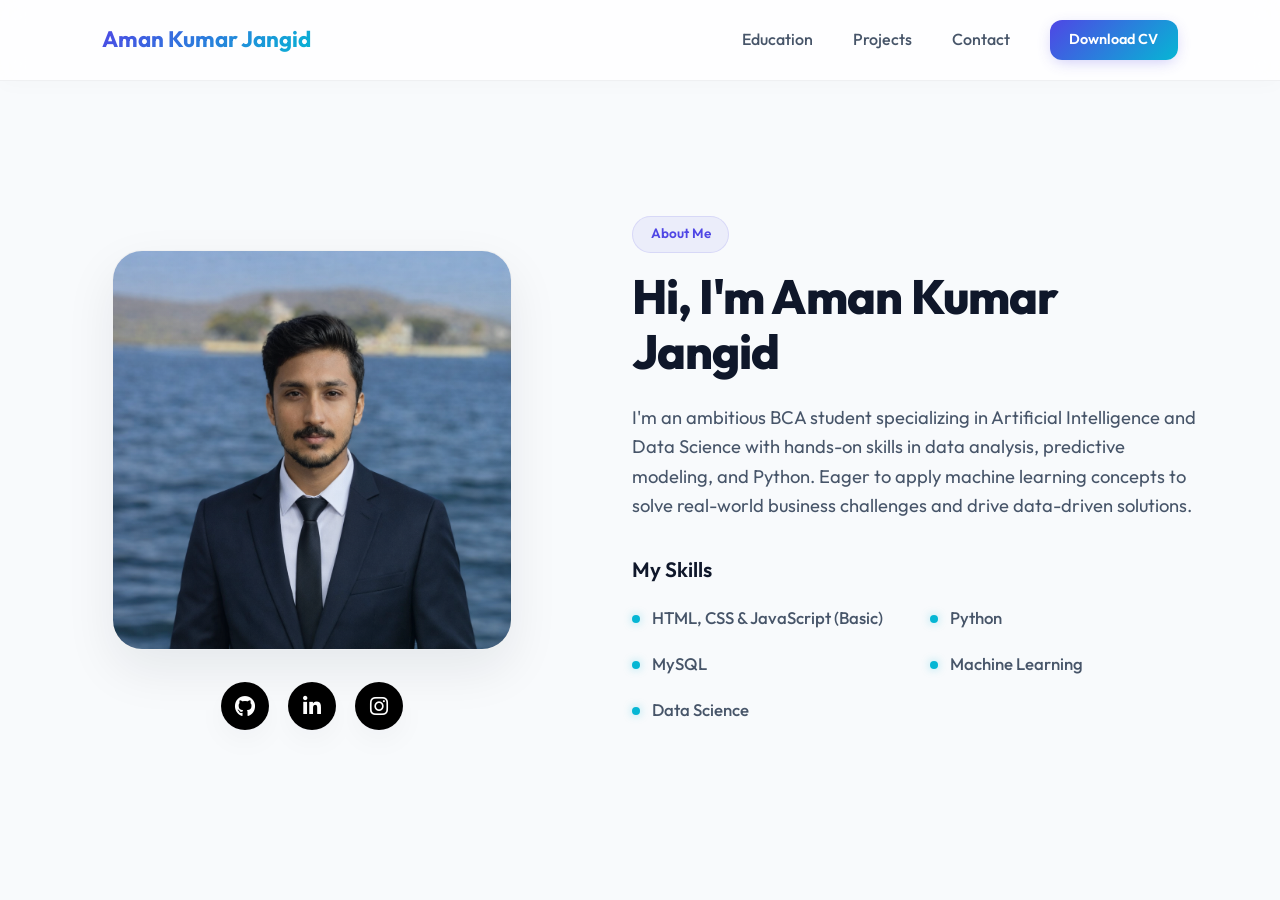
==== index.html @ d341d652 "Update index.html" ====
<!DOCTYPE html>
<html lang="en">
<head>
    <meta charset="UTF-8">
    <meta name="viewport" content="width=device-width, initial-scale=1.0">
    <title>Aman Kumar Jangid</title>
    <link rel="icon" type="image/png" href="aman.jpeg">
    <!-- Google Fonts -->
    <link rel="preconnect" href="https://fonts.googleapis.com">
    <link rel="preconnect" href="https://fonts.gstatic.com" crossorigin>
    <link href="https://fonts.googleapis.com/css2?family=Outfit:wght@300;400;500;600;700;800&display=swap" rel="stylesheet">
    <!-- Font Awesome -->
    <link rel="stylesheet" href="https://cdnjs.cloudflare.com/ajax/libs/font-awesome/6.4.0/css/all.min.css">
    <link rel="stylesheet" href="style.css">
</head>
<body>
    <!-- Background Video -->
    <!-- <div class="video-bg-container">
        <video autoplay loop muted playsinline class="video-bg">
            <source src="3d.mp4" type="video/mp4">
        </video>
        <div class="video-bg-overlay"></div>
    </div> -->
    <div class="video-bg-container">
        <video autoplay loop muted playsinline class="video-bg">
            <source src="3d.mp4" type="video/mp4">
        </video>
        <div class="video-bg-overlay"></div>
    </div>
    <header class="header">
        <a href="index.html" class="logo">Aman Kumar Jangid</a>
        <nav class="nav">
            <a href="education.html" class="nav-link">Education</a>
            <a href="project.html" class="nav-link">Projects</a>
            <a href="contact.html" class="nav-link">Contact</a>
            <a href="cv_aman.pdf" download="Aman_Kumar_Jangid_CV.pdf" class="btn-cv">Download CV</a>
        </nav>
    </header>

    <main class="container">
        <!-- About Section -->
        <section id="about" class="about-section">
            <div class="about-container">
                <div class="about-left-column">
                    <div class="about-image-wrapper">
                        <img src="aman.jpeg" alt="Aman Kumar Jangid" class="about-image">
                    </div>
                    <div class="social-links ">
                        <a href="https://github.com/aman977222" class="social-icon " aria-label="GitHub"><i class="fab fa-github"></i></a>
                        <a href="https://www.linkedin.com/in/aman-kumar-jangid/" class="social-icon" aria-label="LinkedIn"><i class="fab fa-linkedin-in"></i></a>
                        <a href="https://www.instagram.com/offical_aman1279/" class="social-icon" aria-label="Instagram"><i class="fab fa-instagram"></i></a>
                    </div>
                    
                </div>
                <div class="about-content">
                    <span class="badge">About Me</span>
                    <h1 class="about-title">Hi, I'm Aman Kumar Jangid</h1>
                    <p class="about-description">
                        I'm an ambitious BCA student specializing in Artificial Intelligence and Data Science with hands-on skills in data analysis, predictive modeling, and Python. Eager to apply machine learning concepts to solve real-world business challenges and drive data-driven solutions.
                    </p>

                    <div class="skills-wrapper">
                        <h3>My Skills</h3>
                        <ul class="skills-list">
                            <li><span class="skill-dot"></span> HTML, CSS & JavaScript (Basic)</li>
                            <li><span class="skill-dot"></span> Python</li>
                            <li><span class="skill-dot"></span> MySQL</li>
                            <li><span class="skill-dot"></span> Machine Learning</li>
                            <li><span class="skill-dot"></span> Data Science</li>
                        </ul>
                    </div>
                    </section>

    <!-- Scroll Spy & Active Nav Link Script -->
    <script>
        document.addEventListener("DOMContentLoaded", () => {
            const sections = document.querySelectorAll("section");
            const navLinks = document.querySelectorAll(".nav-link");

            window.addEventListener("scroll", () => {
                let current = "";
                sections.forEach(section => {
                    const sectionTop = section.offsetTop;
                    const sectionHeight = section.clientHeight;
                    if (pageYOffset >= (sectionTop - 150)) {
                        current = section.getAttribute("id");
                    }
                });

                navLinks.forEach(link => {
                    link.classList.remove("active");
                    const href = link.getAttribute("href");
                    if (href === `#${current}` || href === `index.html#${current}`) {
                        link.classList.add("active");
                    }
                });
            });
        });
    </script>
</body>
</html>
---- style.css ----
/* Core Design Tokens and Reset */
:root {
    --bg-primary: #f8fafc;
    --bg-secondary: #ffffff;
    --text-primary: #0f172a;
    --text-secondary: #475569;
    --accent-indigo: #4f46e5;
    --primary-color: var(--accent-indigo);
    --accent-cyan: #06b6d4;
    --gradient-accent: linear-gradient(135deg, var(--accent-indigo), var(--accent-cyan));
    --glass-bg: rgba(255, 255, 255, 0.8);
    --glass-border: rgba(15, 23, 42, 0.06);
    --card-shadow: 0 10px 30px rgba(15, 23, 42, 0.04);
    --card-shadow-hover: 0 20px 40px rgba(15, 23, 42, 0.08);
    --font-sans: 'Outfit', sans-serif;
    --transition-smooth: all 0.3s cubic-bezier(0.4, 0, 0.2, 1);
}

* {
    margin: 0;
    padding: 0;
    box-sizing: border-box;
}

html {
    scroll-behavior: smooth;
}

body {
    background-color: var(--bg-primary);
    color: var(--text-primary);
    font-family: var(--font-sans);
    line-height: 1.6;
    overflow-x: hidden;
}

/* Header Styling (Glassmorphism & Sticky) */
.header {
    position: fixed;
    top: 0;
    left: 0;
    width: 100%;
    display: flex;
    justify-content: space-between;
    align-items: center;
    padding: 1.2rem 8%;
    background: var(--glass-bg);
    backdrop-filter: blur(12px);
    -webkit-backdrop-filter: blur(12px);
    border-bottom: 1px solid var(--glass-border);
    z-index: 1000;
    transition: var(--transition-smooth);
    box-shadow: 0 4px 20px rgba(0, 0, 0, 0.02);
}

.logo {
    font-size: 1.4rem;
    font-weight: 700;
    text-decoration: none;
    color: var(--text-primary);
    background: var(--gradient-accent);
    -webkit-background-clip: text;
    background-clip: text;
    -webkit-text-fill-color: transparent;
    transition: var(--transition-smooth);
}

.logo:hover {
    transform: translateY(-1px);
}

.nav {
    display: flex;
    gap: 2.5rem;
    align-items: center;
}

.nav-link {
    font-size: 1rem;
    font-weight: 500;
    color: var(--text-secondary);
    text-decoration: none;
    position: relative;
    padding: 0.5rem 0;
    transition: var(--transition-smooth);
}

.nav-link::after {
    content: '';
    position: absolute;
    bottom: 0;
    left: 0;
    width: 0;
    height: 2px;
    background: var(--gradient-accent);
    transition: var(--transition-smooth);
}

.nav-link:hover {
    color: var(--text-primary);
}

.nav-link.active {
    color: var(--text-primary);
}

.nav-link.active::after {
    width: 100%;
}

.nav-link:hover::after {
    width: 100%;
}

.btn-cv {
    display: inline-flex;
    align-items: center;
    justify-content: center;
    padding: 0.5rem 1.2rem;
    border-radius: 12px;
    font-size: 0.9rem;
    font-weight: 600;
    text-decoration: none;
    cursor: pointer;
    background: var(--gradient-accent);
    color: #ffffff !important;
    border: none;
    box-shadow: 0 4px 15px -3px rgba(79, 70, 229, 0.3);
    transition: var(--transition-smooth);
}

.btn-cv:hover {
    transform: translateY(-2px);
    box-shadow: 0 8px 20px -3px rgba(79, 70, 229, 0.5);
}

/* Main Container and Spacing between Sections */
.container {
    padding-top: 120px;
    max-width: 1200px;
    margin: 0 auto;
    padding-left: 2rem;
    padding-right: 2rem;
}

section {
    padding: 6rem 0;
    margin-bottom: 4rem; /* Spacing between sections */
    border-bottom: 1px solid rgba(0, 0, 0, 0.03);
}

section:last-of-type {
    border-bottom: none;
    margin-bottom: 2rem;
}

/* Generic Section Header styling */
.section-header {
    text-align: center;
    margin-bottom: 4rem;
}

.section-title {
    font-size: 2.5rem;
    font-weight: 800;
    color: var(--text-primary);
    margin-top: 0.5rem;
}

/* About Section */
.about-section {
    display: flex;
    align-items: center;
}

.about-container {
    display: grid;
    grid-template-columns: 1fr 1.2fr;
    gap: 5rem;
    align-items: center;
    width: 100%;
}

@media (max-width: 768px) {
    .about-container {
        grid-template-columns: 1fr;
        gap: 3rem;
        text-align: center;
    }
}

.about-left-column {
    display: flex;
    flex-direction: column;
    align-items: center;
    gap: 1.5rem;
}

.social-links {
    display: flex;
    justify-content: center;
    align-items: center;
    gap: 1.2rem;
    margin-top: 0.5rem;
}

.social-icon {
    display: inline-flex;
    justify-content: center;
    align-items: center;
    width: 48px;
    height: 48px;
    border-radius: 50%;
    background: var(--bg-secondary);
    background-color: black;
    color: white;
    border: 1px solid var(--glass-border);
    font-size: 1.3rem;
    text-decoration: none !important;
    box-shadow: var(--card-shadow);
    transition: var(--transition-smooth);
}

.social-icon:hover {
    color: white;
    background: var(--gradient-accent);
    transform: translateY(-4px);
    box-shadow: 0 10px 20px rgba(79, 70, 229, 0.2);
    border-color: transparent;
}

.about-image-wrapper {
    position: relative;
    border-radius: 30px;
    overflow: hidden;
    aspect-ratio: 1;
    background: var(--bg-secondary);
    border: 1px solid var(--glass-border);
    box-shadow: 0 20px 50px rgba(15, 23, 42, 0.08);
    max-width: 400px;
    margin: 0 auto;
}

.about-image-wrapper::before {
    content: '';
    position: absolute;
    inset: 0;
    background: var(--gradient-accent);
    opacity: 0.03;
    z-index: 1;
    transition: var(--transition-smooth);
}

.about-image {
    width: 100%;
    height: 100%;
    object-fit: cover;
    display: block;
    transition: var(--transition-smooth);
}

.about-image-wrapper:hover .about-image {
    transform: scale(1.05);
}

.badge {
    display: inline-block;
    padding: 0.4rem 1.1rem;
    border-radius: 50px;
    background: rgba(79, 70, 229, 0.07);
    color: var(--accent-indigo);
    font-size: 0.85rem;
    font-weight: 600;
    margin-bottom: 1rem;
    border: 1px solid rgba(79, 70, 229, 0.12);
}

.about-title {
    font-size: 3rem;
    font-weight: 800;
    margin-bottom: 1.5rem;
    line-height: 1.15;
    letter-spacing: -0.02em;
}

.about-description {
    color: var(--text-secondary);
    font-size: 1.15rem;
    margin-bottom: 2rem;
}

.skills-wrapper {
    margin-bottom: 2.5rem;
    text-align: left;
}

.skills-wrapper h3 {
    font-size: 1.3rem;
    font-weight: 600;
    margin-bottom: 1.2rem;
    color: var(--text-primary);
}

.skills-list {
    display: grid;
    grid-template-columns: repeat(2, 1fr);
    gap: 1.2rem;
    list-style: none;
}

@media (max-width: 480px) {
    .skills-list {
        grid-template-columns: 1fr;
    }
}

.skills-list li {
    display: flex;
    align-items: center;
    gap: 0.75rem;
    color: var(--text-secondary);
    font-weight: 500;
    font-size: 1.05rem;
}

.skills-list li:hover {
    color: var(--text-primary);
}

.skill-dot {
    width: 8px;
    height: 8px;
    border-radius: 50%;
    background: var(--accent-cyan);
    box-shadow: 0 0 10px rgba(6, 182, 212, 0.4);
}

/* Education Section Styling */
.education-wrapper {
    margin-bottom: 2.5rem;
    text-align: left;
}

.education-wrapper h3 {
    font-size: 1.3rem;
    font-weight: 600;
    margin-bottom: 1.2rem;
    color: var(--text-primary);
}

.education-list {
    display: flex;
    flex-direction: column;
    gap: 1.2rem;
}

.education-card {
    background: var(--bg-secondary);
    border: 1px solid var(--glass-border);
    border-radius: 16px;
    padding: 1.2rem 1.5rem;
    box-shadow: var(--card-shadow);
    transition: var(--transition-smooth);
    position: relative;
    overflow: hidden;
}

.education-card:hover {
    transform: translateY(-2px);
    box-shadow: var(--card-shadow-hover);
    border-color: rgba(79, 70, 229, 0.1);
}

.education-card::before {
    content: '';
    position: absolute;
    top: 0;
    left: 0;
    height: 100%;
    width: 4px;
    background: var(--gradient-accent);
}

.education-card-header {
    display: flex;
    flex-direction: column;
    align-items: flex-start;
    gap: 0.4rem;
}

.education-degree {
    font-size: 1.1rem;
    font-weight: 700;
    color: var(--text-primary);
}

.education-duration {
    font-size: 0.85rem;
    font-weight: 600;
    color: var(--accent-indigo);
    background: rgba(79, 70, 229, 0.06);
    padding: 0.3rem 0.75rem;
    border-radius: 20px;
    border: 1px solid rgba(79, 70, 229, 0.1);
    white-space: nowrap;
}

.education-school {
    font-size: 0.95rem;
    color: var(--text-secondary);
    font-weight: 500;
    margin-top: 0.4rem;
}

/* Button & Icon Styling */
.btn {
    display: inline-flex;
    align-items: center;
    justify-content: center;
    gap: 0.75rem;
    padding: 0.9rem 2.2rem;
    border-radius: 14px;
    font-size: 1rem;
    font-weight: 600;
    text-decoration: none;
    cursor: pointer;
    transition: var(--transition-smooth);
}

.btn-primary {
    background: var(--gradient-accent);
    color: #ffffff;
    border: none;
    box-shadow: 0 10px 25px -5px rgba(79, 70, 229, 0.3);
}

.btn-primary:hover {
    transform: translateY(-2px);
    box-shadow: 0 15px 30px -5px rgba(79, 70, 229, 0.45);
}

.btn-primary:active {
    transform: translateY(0);
}

.icon {
    width: 20px;
    height: 20px;
}

/* Projects Section Styling */
.projects-grid {
    display: grid;
    grid-template-columns: repeat(auto-fit, minmax(320px, 1fr));
    gap: 2rem;
    width: 100%;
}

.project-card {
    background-color: var(--bg-secondary);
    border-radius: 20px;
    border: 1px solid rgba(15, 23, 42, 0.05);
    box-shadow: var(--card-shadow);
    transition: var(--transition-smooth);
    overflow: hidden;
    display: flex;
    flex-direction: column;
}

.project-card:hover {
    transform: translateY(-6px);
    box-shadow: var(--card-shadow-hover);
    border-color: rgba(79, 70, 229, 0.1);
}

.project-image {
    width: 100%;
    aspect-ratio: 16 / 10;
    overflow: hidden;
    background-color: #f1f5f9;
    border-bottom: 1px solid rgba(15, 23, 42, 0.05);
}

.project-image img {
    width: 100%;
    height: 100%;
    object-fit: cover;
    transition: var(--transition-smooth);
}

.project-card:hover .project-image img {
    transform: scale(1.04);
}

.project-content {
    padding: 2.2rem;
    display: flex;
    flex-direction: column;
    flex-grow: 1;
}

.project-name {
    font-size: 1.4rem;
    font-weight: 700;
    margin-bottom: 0.75rem;
    color: var(--text-primary);
}

.project-desc {
    color: var(--text-secondary);
    font-size: 1rem;
    line-height: 1.6;
    margin-bottom: 2rem;
    flex-grow: 1;
}

.project-tech {
    display: flex;
    flex-wrap: wrap;
    gap: 0.6rem;
}

.tech-tag {
    font-size: 0.8rem;
    font-weight: 600;
    color: var(--accent-indigo);
    background: rgba(79, 70, 229, 0.06);
    padding: 0.35rem 0.85rem;
    border-radius: 8px;
    border: 1px solid rgba(79, 70, 229, 0.08);
}

.project-link {
    margin-top: 1.5rem;
    display: inline-flex;
    align-items: center;
    gap: 0.5rem;
    color: var(--accent-indigo);
    text-decoration: none;
    font-weight: 600;
    font-size: 0.95rem;
    align-self: center;
    transition: var(--transition-smooth);
}

.project-link:hover {
    color: var(--accent-cyan);
}

.link-icon {
    width: 16px;
    height: 16px;
    transition: var(--transition-smooth);
}

.project-link:hover .link-icon {
    transform: translate(2px, -2px);
}

/* Contact Section Styling */
.contact-section {
    display: flex;
    flex-direction: column;
    align-items: center;
}

.contact-card {
    background: var(--bg-secondary);
    width: 100%;
    max-width: 600px;
    border-radius: 24px;
    padding: 3rem;
    box-shadow: var(--card-shadow);
    border: 1px solid rgba(15, 23, 42, 0.04);
}

@media (max-width: 576px) {
    .contact-card {
        padding: 2rem 1.5rem;
    }
}

.contact-form {
    display: flex;
    flex-direction: column;
    gap: 1.5rem;
}

.form-group {
    display: flex;
    flex-direction: column;
    gap: 0.5rem;
}

.form-label {
    font-size: 0.95rem;
    font-weight: 600;
    color: var(--text-primary);
    margin-left: 0.2rem;
}

.form-input, .form-textarea {
    font-family: var(--font-sans);
    font-size: 1rem;
    padding: 0.9rem 1.1rem;
    border-radius: 12px;
    border: 1px solid #e2e8f0;
    background-color: #ffffff;
    color: var(--text-primary);
    transition: var(--transition-smooth);
    outline: none;
}

.form-input::placeholder, .form-textarea::placeholder {
    color: #94a3b8;
}

.form-input:focus, .form-textarea:focus {
    border-color: var(--accent-indigo);
    box-shadow: 0 0 0 4px rgba(79, 70, 229, 0.12);
}

.btn-submit {
    align-self: flex-start;
    width: 100%;
    margin-top: 1rem;
}

@media (min-width: 576px) {
    .btn-submit {
        width: auto;
    }
}

/* ==========================================
   Web3Forms Custom Premium Notifications & Loader
   ========================================== */



/* Form Status Messages */
.form-status {
    width: 100%;
    padding: 0;
    border-radius: 14px;
    font-size: 0.95rem;
    font-weight: 600;
    display: flex;
    align-items: center;
    gap: 0.8rem;
    transition: all 0.35s cubic-bezier(0.4, 0, 0.2, 1);
    opacity: 0;
    transform: translateY(8px);
    pointer-events: none;
    max-height: 0;
    overflow: hidden;
    border: 1px solid transparent;
}

.form-status.show {
    opacity: 1;
    transform: translateY(0);
    pointer-events: auto;
    max-height: 80px;
    padding: 1rem 1.2rem;
    margin-top: 1.2rem;
}

.form-status.success {
    background: rgba(16, 185, 129, 0.06);
    border-color: rgba(16, 185, 129, 0.2);
    color: #065f46;
}

.form-status.error {
    background: rgba(239, 68, 68, 0.06);
    border-color: rgba(239, 68, 68, 0.2);
    color: #991b1b;
}

.status-icon {
    font-size: 1.1rem;
    display: inline-flex;
    align-items: center;
    justify-content: center;
    width: 22px;
    height: 22px;
    border-radius: 50%;
    background: currentColor;
    color: #fff;
    font-weight: bold;
}

.form-status.success .status-icon {
    background: #10b981;
}

.form-status.error .status-icon {
    background: #ef4444;
}

/* Loading Spinner for Submit Button */
.btn-submit:disabled {
    opacity: 0.75;
    cursor: not-allowed;
    transform: none !important;
    box-shadow: none !important;
}

.btn-submit .spinner {
    width: 18px;
    height: 18px;
    border: 2.5px solid rgba(255, 255, 255, 0.3);
    border-radius: 50%;
    border-top-color: #ffffff;
    animation: spin 0.8s linear infinite;
    display: inline-block;
}

@keyframes spin {
    to {
        transform: rotate(360deg);
    }
}

@keyframes fadeIn {
    from {
        opacity: 0;
        transform: translateY(-8px);
    }
    to {
        opacity: 1;
        transform: translateY(0);
    }
}

/* Contact Grid Layout */
.contact-container {
    display: grid;
    grid-template-columns: 1fr 1.2fr;
    gap: 4rem;
    align-items: start;
    width: 100%;
    max-width: 1100px;
    margin: 0 auto;
}

@media (max-width: 992px) {
    .contact-container {
        grid-template-columns: 1fr;
        gap: 3rem;
    }
}

.contact-info-column {
    background: var(--bg-secondary);
    border-radius: 24px;
    padding: 3rem;
    box-shadow: var(--card-shadow);
    border: 1px solid rgba(15, 23, 42, 0.04);
    display: flex;
    flex-direction: column;
    gap: 1.5rem;
}

@media (max-width: 576px) {
    .contact-info-column {
        padding: 2rem 1.5rem;
    }
}

.contact-info-column h3 {
    font-size: 1.8rem;
    font-weight: 700;
    color: var(--text-primary);
}

.contact-info-subtitle {
    font-size: 1.05rem;
    color: var(--text-secondary);
    line-height: 1.6;
}

.contact-info-column .about-contact-info {
    display: flex;
    flex-direction: column;
    gap: 1.2rem;
    margin-top: 1rem;
}

.contact-info-column .about-contact-info p {
    display: flex;
    align-items: center;
    gap: 1.2rem;
    font-size: 1.05rem;
    color: var(--text-primary);
    font-weight: 500;
}

.contact-info-column .about-contact-info i {
    color: var(--primary-color);
    font-size: 1.4rem;
    width: 44px;
    height: 44px;
    background: rgba(79, 70, 229, 0.06);
    border-radius: 50%;
    display: inline-flex;
    justify-content: center;
    align-items: center;
    flex-shrink: 0;
    transition: var(--transition-smooth);
    border: 1px solid rgba(79, 70, 229, 0.1);
}

.contact-info-column .about-contact-info p:hover i {
    background: var(--gradient-accent);
    color: #ffffff;
    transform: translateY(-2px);
    border-color: transparent;
}

/* ==========================================
   Background Video Styles
   ========================================== */

.video-bg-container {
    position: fixed;
    top: 0;
    left: 0;
    width: 100vw;
    height: 100vh;
    z-index: -100;
    overflow: hidden;
    pointer-events: none;
    background: transparent;
}

.video-bg {
    position: absolute;
    top: 50%;
    left: 50%;
    width: 100%;
    height: 100%;
    object-fit: cover;
    transform: translate(-50%, -50%);
}

.video-bg-overlay {
    position: absolute;
    top: 0;
    left: 0;
    width: 100%;
    height: 100%;
    background: transparent;
}
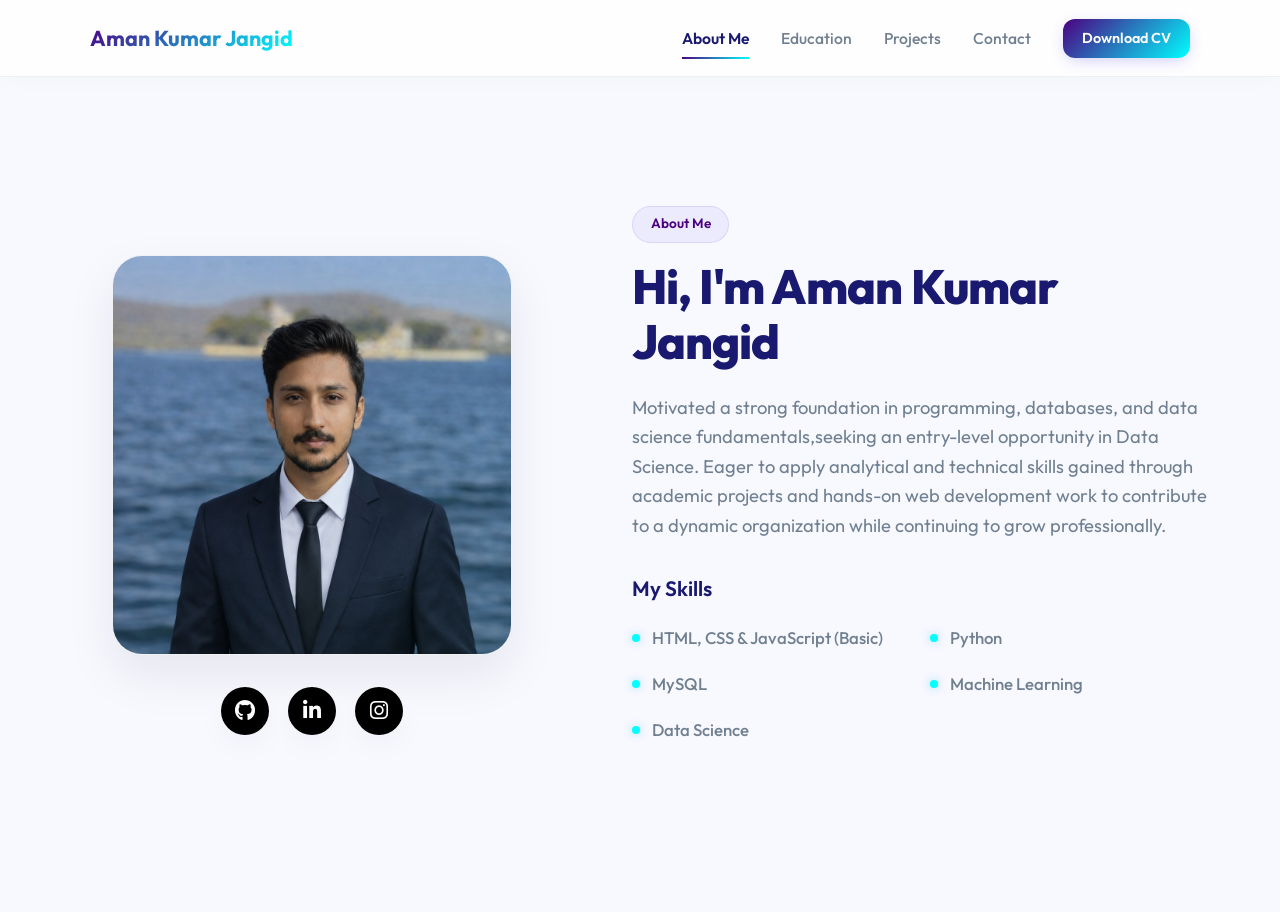
==== commit f7c65e7a: "modile style" ====
--- a/index.html
+++ b/index.html
@@ -15,12 +15,6 @@
 </head>
 <body>
     <!-- Background Video -->
-    <!-- <div class="video-bg-container">
-        <video autoplay loop muted playsinline class="video-bg">
-            <source src="3d.mp4" type="video/mp4">
-        </video>
-        <div class="video-bg-overlay"></div>
-    </div> -->
     <div class="video-bg-container">
         <video autoplay loop muted playsinline class="video-bg">
             <source src="3d.mp4" type="video/mp4">
@@ -29,7 +23,14 @@
     </div>
     <header class="header">
         <a href="index.html" class="logo">Aman Kumar Jangid</a>
-        <nav class="nav">
+        <button class="mobile-nav-toggle" aria-label="Toggle navigation" id="menuToggle" aria-expanded="false">
+            <span class="bar"></span>
+            <span class="bar"></span>
+            <span class="bar"></span>
+        </button>
+        <div class="nav-backdrop" id="navBackdrop"></div>
+        <nav class="nav" id="navMenu">
+            <a href="index.html" class="nav-link">About Me</a>
             <a href="education.html" class="nav-link">Education</a>
             <a href="project.html" class="nav-link">Projects</a>
             <a href="contact.html" class="nav-link">Contact</a>
@@ -45,22 +46,21 @@
                     <div class="about-image-wrapper">
                         <img src="aman.jpeg" alt="Aman Kumar Jangid" class="about-image">
                     </div>
-                    <div class="social-links ">
-                        <a href="https://github.com/aman977222" class="social-icon " aria-label="GitHub"><i class="fab fa-github"></i></a>
+                    <div class="social-links">
+                        <a href="https://github.com/aman977222" class="social-icon" aria-label="GitHub"><i class="fab fa-github"></i></a>
                         <a href="https://www.linkedin.com/in/aman-kumar-jangid/" class="social-icon" aria-label="LinkedIn"><i class="fab fa-linkedin-in"></i></a>
                         <a href="https://www.instagram.com/offical_aman1279/" class="social-icon" aria-label="Instagram"><i class="fab fa-instagram"></i></a>
                     </div>
-                    
                 </div>
                 <div class="about-content">
                     <span class="badge">About Me</span>
                     <h1 class="about-title">Hi, I'm Aman Kumar Jangid</h1>
                     <p class="about-description">
-                        I'm an ambitious BCA student specializing in Artificial Intelligence and Data Science with hands-on skills in data analysis, predictive modeling, and Python. Eager to apply machine learning concepts to solve real-world business challenges and drive data-driven solutions.
+                        Motivated a strong foundation in programming, databases, and data science fundamentals,seeking an entry-level opportunity in Data Science. Eager to apply analytical and technical skills gained through academic projects and hands-on web development work to contribute to a dynamic organization while continuing to grow professionally.
                     </p>
 
                     <div class="skills-wrapper">
-                        <h3>My Skills</h3>
+                        <h3>My Skills</h3>      
                         <ul class="skills-list">
                             <li><span class="skill-dot"></span> HTML, CSS & JavaScript (Basic)</li>
                             <li><span class="skill-dot"></span> Python</li>
@@ -69,33 +69,12 @@
                             <li><span class="skill-dot"></span> Data Science</li>
                         </ul>
                     </div>
-                    </section>
+                </div>
+            </div>
+        </section>
+    </main>
 
-    <!-- Scroll Spy & Active Nav Link Script -->
-    <script>
-        document.addEventListener("DOMContentLoaded", () => {
-            const sections = document.querySelectorAll("section");
-            const navLinks = document.querySelectorAll(".nav-link");
-
-            window.addEventListener("scroll", () => {
-                let current = "";
-                sections.forEach(section => {
-                    const sectionTop = section.offsetTop;
-                    const sectionHeight = section.clientHeight;
-                    if (pageYOffset >= (sectionTop - 150)) {
-                        current = section.getAttribute("id");
-                    }
-                });
-
-                navLinks.forEach(link => {
-                    link.classList.remove("active");
-                    const href = link.getAttribute("href");
-                    if (href === `#${current}` || href === `index.html#${current}`) {
-                        link.classList.add("active");
-                    }
-                });
-            });
-        });
-    </script>
+    <!-- Navigation & Interaction Script -->
+    <script src="script.js" defer></script>
 </body>
 </html>
--- a/style.css
+++ b/style.css
@@ -1,855 +1,1115 @@
-/* Core Design Tokens and Reset */
-:root {
-    --bg-primary: #f8fafc;
-    --bg-secondary: #ffffff;
-    --text-primary: #0f172a;
-    --text-secondary: #475569;
-    --accent-indigo: #4f46e5;
-    --primary-color: var(--accent-indigo);
-    --accent-cyan: #06b6d4;
-    --gradient-accent: linear-gradient(135deg, var(--accent-indigo), var(--accent-cyan));
-    --glass-bg: rgba(255, 255, 255, 0.8);
-    --glass-border: rgba(15, 23, 42, 0.06);
-    --card-shadow: 0 10px 30px rgba(15, 23, 42, 0.04);
-    --card-shadow-hover: 0 20px 40px rgba(15, 23, 42, 0.08);
-    --font-sans: 'Outfit', sans-serif;
-    --transition-smooth: all 0.3s cubic-bezier(0.4, 0, 0.2, 1);
-}
-
-* {
-    margin: 0;
-    padding: 0;
-    box-sizing: border-box;
-}
-
-html {
-    scroll-behavior: smooth;
-}
-
-body {
-    background-color: var(--bg-primary);
-    color: var(--text-primary);
-    font-family: var(--font-sans);
-    line-height: 1.6;
-    overflow-x: hidden;
-}
-
-/* Header Styling (Glassmorphism & Sticky) */
-.header {
-    position: fixed;
-    top: 0;
-    left: 0;
-    width: 100%;
-    display: flex;
-    justify-content: space-between;
-    align-items: center;
-    padding: 1.2rem 8%;
-    background: var(--glass-bg);
-    backdrop-filter: blur(12px);
-    -webkit-backdrop-filter: blur(12px);
-    border-bottom: 1px solid var(--glass-border);
-    z-index: 1000;
-    transition: var(--transition-smooth);
-    box-shadow: 0 4px 20px rgba(0, 0, 0, 0.02);
-}
-
-.logo {
-    font-size: 1.4rem;
-    font-weight: 700;
-    text-decoration: none;
-    color: var(--text-primary);
-    background: var(--gradient-accent);
-    -webkit-background-clip: text;
-    background-clip: text;
-    -webkit-text-fill-color: transparent;
-    transition: var(--transition-smooth);
-}
-
-.logo:hover {
-    transform: translateY(-1px);
-}
-
-.nav {
-    display: flex;
-    gap: 2.5rem;
-    align-items: center;
-}
-
-.nav-link {
-    font-size: 1rem;
-    font-weight: 500;
-    color: var(--text-secondary);
-    text-decoration: none;
-    position: relative;
-    padding: 0.5rem 0;
-    transition: var(--transition-smooth);
-}
-
-.nav-link::after {
-    content: '';
-    position: absolute;
-    bottom: 0;
-    left: 0;
-    width: 0;
-    height: 2px;
-    background: var(--gradient-accent);
-    transition: var(--transition-smooth);
-}
-
-.nav-link:hover {
-    color: var(--text-primary);
-}
-
-.nav-link.active {
-    color: var(--text-primary);
-}
-
-.nav-link.active::after {
-    width: 100%;
-}
-
-.nav-link:hover::after {
-    width: 100%;
-}
-
-.btn-cv {
-    display: inline-flex;
-    align-items: center;
-    justify-content: center;
-    padding: 0.5rem 1.2rem;
-    border-radius: 12px;
-    font-size: 0.9rem;
-    font-weight: 600;
-    text-decoration: none;
-    cursor: pointer;
-    background: var(--gradient-accent);
-    color: #ffffff !important;
-    border: none;
-    box-shadow: 0 4px 15px -3px rgba(79, 70, 229, 0.3);
-    transition: var(--transition-smooth);
-}
-
-.btn-cv:hover {
-    transform: translateY(-2px);
-    box-shadow: 0 8px 20px -3px rgba(79, 70, 229, 0.5);
-}
-
-/* Main Container and Spacing between Sections */
-.container {
-    padding-top: 120px;
-    max-width: 1200px;
-    margin: 0 auto;
-    padding-left: 2rem;
-    padding-right: 2rem;
-}
-
-section {
-    padding: 6rem 0;
-    margin-bottom: 4rem; /* Spacing between sections */
-    border-bottom: 1px solid rgba(0, 0, 0, 0.03);
-}
-
-section:last-of-type {
-    border-bottom: none;
-    margin-bottom: 2rem;
-}
-
-/* Generic Section Header styling */
-.section-header {
-    text-align: center;
-    margin-bottom: 4rem;
-}
-
-.section-title {
-    font-size: 2.5rem;
-    font-weight: 800;
-    color: var(--text-primary);
-    margin-top: 0.5rem;
-}
-
-/* About Section */
-.about-section {
-    display: flex;
-    align-items: center;
-}
-
-.about-container {
-    display: grid;
-    grid-template-columns: 1fr 1.2fr;
-    gap: 5rem;
-    align-items: center;
-    width: 100%;
-}
-
-@media (max-width: 768px) {
-    .about-container {
-        grid-template-columns: 1fr;
-        gap: 3rem;
-        text-align: center;
-    }
-}
-
-.about-left-column {
-    display: flex;
-    flex-direction: column;
-    align-items: center;
-    gap: 1.5rem;
-}
-
-.social-links {
-    display: flex;
-    justify-content: center;
-    align-items: center;
-    gap: 1.2rem;
-    margin-top: 0.5rem;
-}
-
-.social-icon {
-    display: inline-flex;
-    justify-content: center;
-    align-items: center;
-    width: 48px;
-    height: 48px;
-    border-radius: 50%;
-    background: var(--bg-secondary);
-    background-color: black;
-    color: white;
-    border: 1px solid var(--glass-border);
-    font-size: 1.3rem;
-    text-decoration: none !important;
-    box-shadow: var(--card-shadow);
-    transition: var(--transition-smooth);
-}
-
-.social-icon:hover {
-    color: white;
-    background: var(--gradient-accent);
-    transform: translateY(-4px);
-    box-shadow: 0 10px 20px rgba(79, 70, 229, 0.2);
-    border-color: transparent;
-}
-
-.about-image-wrapper {
-    position: relative;
-    border-radius: 30px;
-    overflow: hidden;
-    aspect-ratio: 1;
-    background: var(--bg-secondary);
-    border: 1px solid var(--glass-border);
-    box-shadow: 0 20px 50px rgba(15, 23, 42, 0.08);
-    max-width: 400px;
-    margin: 0 auto;
-}
-
-.about-image-wrapper::before {
-    content: '';
-    position: absolute;
-    inset: 0;
-    background: var(--gradient-accent);
-    opacity: 0.03;
-    z-index: 1;
-    transition: var(--transition-smooth);
-}
-
-.about-image {
-    width: 100%;
-    height: 100%;
-    object-fit: cover;
-    display: block;
-    transition: var(--transition-smooth);
-}
-
-.about-image-wrapper:hover .about-image {
-    transform: scale(1.05);
-}
-
-.badge {
-    display: inline-block;
-    padding: 0.4rem 1.1rem;
-    border-radius: 50px;
-    background: rgba(79, 70, 229, 0.07);
-    color: var(--accent-indigo);
-    font-size: 0.85rem;
-    font-weight: 600;
-    margin-bottom: 1rem;
-    border: 1px solid rgba(79, 70, 229, 0.12);
-}
-
-.about-title {
-    font-size: 3rem;
-    font-weight: 800;
-    margin-bottom: 1.5rem;
-    line-height: 1.15;
-    letter-spacing: -0.02em;
-}
-
-.about-description {
-    color: var(--text-secondary);
-    font-size: 1.15rem;
-    margin-bottom: 2rem;
-}
-
-.skills-wrapper {
-    margin-bottom: 2.5rem;
-    text-align: left;
-}
-
-.skills-wrapper h3 {
-    font-size: 1.3rem;
-    font-weight: 600;
-    margin-bottom: 1.2rem;
-    color: var(--text-primary);
-}
-
-.skills-list {
-    display: grid;
-    grid-template-columns: repeat(2, 1fr);
-    gap: 1.2rem;
-    list-style: none;
-}
-
-@media (max-width: 480px) {
-    .skills-list {
-        grid-template-columns: 1fr;
-    }
-}
-
-.skills-list li {
-    display: flex;
-    align-items: center;
-    gap: 0.75rem;
-    color: var(--text-secondary);
-    font-weight: 500;
-    font-size: 1.05rem;
-}
-
-.skills-list li:hover {
-    color: var(--text-primary);
-}
-
-.skill-dot {
-    width: 8px;
-    height: 8px;
-    border-radius: 50%;
-    background: var(--accent-cyan);
-    box-shadow: 0 0 10px rgba(6, 182, 212, 0.4);
-}
-
-/* Education Section Styling */
-.education-wrapper {
-    margin-bottom: 2.5rem;
-    text-align: left;
-}
-
-.education-wrapper h3 {
-    font-size: 1.3rem;
-    font-weight: 600;
-    margin-bottom: 1.2rem;
-    color: var(--text-primary);
-}
-
-.education-list {
-    display: flex;
-    flex-direction: column;
-    gap: 1.2rem;
-}
-
-.education-card {
-    background: var(--bg-secondary);
-    border: 1px solid var(--glass-border);
-    border-radius: 16px;
-    padding: 1.2rem 1.5rem;
-    box-shadow: var(--card-shadow);
-    transition: var(--transition-smooth);
-    position: relative;
-    overflow: hidden;
-}
-
-.education-card:hover {
-    transform: translateY(-2px);
-    box-shadow: var(--card-shadow-hover);
-    border-color: rgba(79, 70, 229, 0.1);
-}
-
-.education-card::before {
-    content: '';
-    position: absolute;
-    top: 0;
-    left: 0;
-    height: 100%;
-    width: 4px;
-    background: var(--gradient-accent);
-}
-
-.education-card-header {
-    display: flex;
-    flex-direction: column;
-    align-items: flex-start;
-    gap: 0.4rem;
-}
-
-.education-degree {
-    font-size: 1.1rem;
-    font-weight: 700;
-    color: var(--text-primary);
-}
-
-.education-duration {
-    font-size: 0.85rem;
-    font-weight: 600;
-    color: var(--accent-indigo);
-    background: rgba(79, 70, 229, 0.06);
-    padding: 0.3rem 0.75rem;
-    border-radius: 20px;
-    border: 1px solid rgba(79, 70, 229, 0.1);
-    white-space: nowrap;
-}
-
-.education-school {
-    font-size: 0.95rem;
-    color: var(--text-secondary);
-    font-weight: 500;
-    margin-top: 0.4rem;
-}
-
-/* Button & Icon Styling */
-.btn {
-    display: inline-flex;
-    align-items: center;
-    justify-content: center;
-    gap: 0.75rem;
-    padding: 0.9rem 2.2rem;
-    border-radius: 14px;
-    font-size: 1rem;
-    font-weight: 600;
-    text-decoration: none;
-    cursor: pointer;
-    transition: var(--transition-smooth);
-}
-
-.btn-primary {
-    background: var(--gradient-accent);
-    color: #ffffff;
-    border: none;
-    box-shadow: 0 10px 25px -5px rgba(79, 70, 229, 0.3);
-}
-
-.btn-primary:hover {
-    transform: translateY(-2px);
-    box-shadow: 0 15px 30px -5px rgba(79, 70, 229, 0.45);
-}
-
-.btn-primary:active {
-    transform: translateY(0);
-}
-
-.icon {
-    width: 20px;
-    height: 20px;
-}
-
-/* Projects Section Styling */
-.projects-grid {
-    display: grid;
-    grid-template-columns: repeat(auto-fit, minmax(320px, 1fr));
-    gap: 2rem;
-    width: 100%;
-}
-
-.project-card {
-    background-color: var(--bg-secondary);
-    border-radius: 20px;
-    border: 1px solid rgba(15, 23, 42, 0.05);
-    box-shadow: var(--card-shadow);
-    transition: var(--transition-smooth);
-    overflow: hidden;
-    display: flex;
-    flex-direction: column;
-}
-
-.project-card:hover {
-    transform: translateY(-6px);
-    box-shadow: var(--card-shadow-hover);
-    border-color: rgba(79, 70, 229, 0.1);
-}
-
-.project-image {
-    width: 100%;
-    aspect-ratio: 16 / 10;
-    overflow: hidden;
-    background-color: #f1f5f9;
-    border-bottom: 1px solid rgba(15, 23, 42, 0.05);
-}
-
-.project-image img {
-    width: 100%;
-    height: 100%;
-    object-fit: cover;
-    transition: var(--transition-smooth);
-}
-
-.project-card:hover .project-image img {
-    transform: scale(1.04);
-}
-
-.project-content {
-    padding: 2.2rem;
-    display: flex;
-    flex-direction: column;
-    flex-grow: 1;
-}
-
-.project-name {
-    font-size: 1.4rem;
-    font-weight: 700;
-    margin-bottom: 0.75rem;
-    color: var(--text-primary);
-}
-
-.project-desc {
-    color: var(--text-secondary);
-    font-size: 1rem;
-    line-height: 1.6;
-    margin-bottom: 2rem;
-    flex-grow: 1;
-}
-
-.project-tech {
-    display: flex;
-    flex-wrap: wrap;
-    gap: 0.6rem;
-}
-
-.tech-tag {
-    font-size: 0.8rem;
-    font-weight: 600;
-    color: var(--accent-indigo);
-    background: rgba(79, 70, 229, 0.06);
-    padding: 0.35rem 0.85rem;
-    border-radius: 8px;
-    border: 1px solid rgba(79, 70, 229, 0.08);
-}
-
-.project-link {
-    margin-top: 1.5rem;
-    display: inline-flex;
-    align-items: center;
-    gap: 0.5rem;
-    color: var(--accent-indigo);
-    text-decoration: none;
-    font-weight: 600;
-    font-size: 0.95rem;
-    align-self: center;
-    transition: var(--transition-smooth);
-}
-
-.project-link:hover {
-    color: var(--accent-cyan);
-}
-
-.link-icon {
-    width: 16px;
-    height: 16px;
-    transition: var(--transition-smooth);
-}
-
-.project-link:hover .link-icon {
-    transform: translate(2px, -2px);
-}
-
-/* Contact Section Styling */
-.contact-section {
-    display: flex;
-    flex-direction: column;
-    align-items: center;
-}
-
-.contact-card {
-    background: var(--bg-secondary);
-    width: 100%;
-    max-width: 600px;
-    border-radius: 24px;
-    padding: 3rem;
-    box-shadow: var(--card-shadow);
-    border: 1px solid rgba(15, 23, 42, 0.04);
-}
-
-@media (max-width: 576px) {
-    .contact-card {
-        padding: 2rem 1.5rem;
-    }
-}
-
-.contact-form {
-    display: flex;
-    flex-direction: column;
-    gap: 1.5rem;
-}
-
-.form-group {
-    display: flex;
-    flex-direction: column;
-    gap: 0.5rem;
-}
-
-.form-label {
-    font-size: 0.95rem;
-    font-weight: 600;
-    color: var(--text-primary);
-    margin-left: 0.2rem;
-}
-
-.form-input, .form-textarea {
-    font-family: var(--font-sans);
-    font-size: 1rem;
-    padding: 0.9rem 1.1rem;
-    border-radius: 12px;
-    border: 1px solid #e2e8f0;
-    background-color: #ffffff;
-    color: var(--text-primary);
-    transition: var(--transition-smooth);
-    outline: none;
-}
-
-.form-input::placeholder, .form-textarea::placeholder {
-    color: #94a3b8;
-}
-
-.form-input:focus, .form-textarea:focus {
-    border-color: var(--accent-indigo);
-    box-shadow: 0 0 0 4px rgba(79, 70, 229, 0.12);
-}
-
-.btn-submit {
-    align-self: flex-start;
-    width: 100%;
-    margin-top: 1rem;
-}
-
-@media (min-width: 576px) {
-    .btn-submit {
-        width: auto;
-    }
-}
-
-/* ==========================================
-   Web3Forms Custom Premium Notifications & Loader
-   ========================================== */
-
-
-
-/* Form Status Messages */
-.form-status {
-    width: 100%;
-    padding: 0;
-    border-radius: 14px;
-    font-size: 0.95rem;
-    font-weight: 600;
-    display: flex;
-    align-items: center;
-    gap: 0.8rem;
-    transition: all 0.35s cubic-bezier(0.4, 0, 0.2, 1);
-    opacity: 0;
-    transform: translateY(8px);
-    pointer-events: none;
-    max-height: 0;
-    overflow: hidden;
-    border: 1px solid transparent;
-}
-
-.form-status.show {
-    opacity: 1;
-    transform: translateY(0);
-    pointer-events: auto;
-    max-height: 80px;
-    padding: 1rem 1.2rem;
-    margin-top: 1.2rem;
-}
-
-.form-status.success {
-    background: rgba(16, 185, 129, 0.06);
-    border-color: rgba(16, 185, 129, 0.2);
-    color: #065f46;
-}
-
-.form-status.error {
-    background: rgba(239, 68, 68, 0.06);
-    border-color: rgba(239, 68, 68, 0.2);
-    color: #991b1b;
-}
-
-.status-icon {
-    font-size: 1.1rem;
-    display: inline-flex;
-    align-items: center;
-    justify-content: center;
-    width: 22px;
-    height: 22px;
-    border-radius: 50%;
-    background: currentColor;
-    color: #fff;
-    font-weight: bold;
-}
-
-.form-status.success .status-icon {
-    background: #10b981;
-}
-
-.form-status.error .status-icon {
-    background: #ef4444;
-}
-
-/* Loading Spinner for Submit Button */
-.btn-submit:disabled {
-    opacity: 0.75;
-    cursor: not-allowed;
-    transform: none !important;
-    box-shadow: none !important;
-}
-
-.btn-submit .spinner {
-    width: 18px;
-    height: 18px;
-    border: 2.5px solid rgba(255, 255, 255, 0.3);
-    border-radius: 50%;
-    border-top-color: #ffffff;
-    animation: spin 0.8s linear infinite;
-    display: inline-block;
-}
-
-@keyframes spin {
-    to {
-        transform: rotate(360deg);
-    }
-}
-
-@keyframes fadeIn {
-    from {
-        opacity: 0;
-        transform: translateY(-8px);
-    }
-    to {
-        opacity: 1;
-        transform: translateY(0);
-    }
-}
-
-/* Contact Grid Layout */
-.contact-container {
-    display: grid;
-    grid-template-columns: 1fr 1.2fr;
-    gap: 4rem;
-    align-items: start;
-    width: 100%;
-    max-width: 1100px;
-    margin: 0 auto;
-}
-
-@media (max-width: 992px) {
-    .contact-container {
-        grid-template-columns: 1fr;
-        gap: 3rem;
-    }
-}
-
-.contact-info-column {
-    background: var(--bg-secondary);
-    border-radius: 24px;
-    padding: 3rem;
-    box-shadow: var(--card-shadow);
-    border: 1px solid rgba(15, 23, 42, 0.04);
-    display: flex;
-    flex-direction: column;
-    gap: 1.5rem;
-}
-
-@media (max-width: 576px) {
-    .contact-info-column {
-        padding: 2rem 1.5rem;
-    }
-}
-
-.contact-info-column h3 {
-    font-size: 1.8rem;
-    font-weight: 700;
-    color: var(--text-primary);
-}
-
-.contact-info-subtitle {
-    font-size: 1.05rem;
-    color: var(--text-secondary);
-    line-height: 1.6;
-}
-
-.contact-info-column .about-contact-info {
-    display: flex;
-    flex-direction: column;
-    gap: 1.2rem;
-    margin-top: 1rem;
-}
-
-.contact-info-column .about-contact-info p {
-    display: flex;
-    align-items: center;
-    gap: 1.2rem;
-    font-size: 1.05rem;
-    color: var(--text-primary);
-    font-weight: 500;
-}
-
-.contact-info-column .about-contact-info i {
-    color: var(--primary-color);
-    font-size: 1.4rem;
-    width: 44px;
-    height: 44px;
-    background: rgba(79, 70, 229, 0.06);
-    border-radius: 50%;
-    display: inline-flex;
-    justify-content: center;
-    align-items: center;
-    flex-shrink: 0;
-    transition: var(--transition-smooth);
-    border: 1px solid rgba(79, 70, 229, 0.1);
-}
-
-.contact-info-column .about-contact-info p:hover i {
-    background: var(--gradient-accent);
-    color: #ffffff;
-    transform: translateY(-2px);
-    border-color: transparent;
-}
-
-/* ==========================================
-   Background Video Styles
-   ========================================== */
-
-.video-bg-container {
-    position: fixed;
-    top: 0;
-    left: 0;
-    width: 100vw;
-    height: 100vh;
-    z-index: -100;
-    overflow: hidden;
-    pointer-events: none;
-    background: transparent;
-}
-
-.video-bg {
-    position: absolute;
-    top: 50%;
-    left: 50%;
-    width: 100%;
-    height: 100%;
-    object-fit: cover;
-    transform: translate(-50%, -50%);
-}
-
-.video-bg-overlay {
-    position: absolute;
-    top: 0;
-    left: 0;
-    width: 100%;
-    height: 100%;
-    background: transparent;
-}
+/* Core Design Tokens and Reset */
+:root {
+    --bg-primary: ghostwhite;
+    --bg-secondary: white;
+    --text-primary: midnightblue;
+    --text-secondary: slategray;
+    --accent-indigo: indigo;
+    --primary-color: var(--accent-indigo);
+    --accent-cyan: cyan;
+    --gradient-accent: linear-gradient(135deg, var(--accent-indigo), var(--accent-cyan));
+    --glass-bg: rgba(255, 255, 255, 0.8);
+    --glass-border: rgba(15, 23, 42, 0.06);
+    --card-shadow: 0 10px 30px rgba(15, 23, 42, 0.04);
+    --card-shadow-hover: 0 20px 40px rgba(15, 23, 42, 0.08);
+    --font-sans: 'Outfit', sans-serif;
+    --transition-smooth: all 0.3s cubic-bezier(0.4, 0, 0.2, 1);
+}
+
+* {
+    margin: 0;
+    padding: 0;
+    box-sizing: border-box;
+}
+
+html {
+    scroll-behavior: smooth;
+}
+
+body {
+    background-color: var(--bg-primary);
+    color: var(--text-primary);
+    font-family: var(--font-sans);
+    line-height: 1.6;
+    overflow-x: hidden;
+}
+
+/* Header Styling (Glassmorphism & Sticky) */
+.header {
+    position: fixed;
+    top: 0;
+    left: 0;
+    width: 100%;
+    display: flex;
+    justify-content: space-between;
+    align-items: center;
+    padding: 1.1rem 7%;
+    background: var(--glass-bg);
+    backdrop-filter: blur(12px);
+    -webkit-backdrop-filter: blur(12px);
+    border-bottom: 1px solid var(--glass-border);
+    z-index: 1000;
+    transition: var(--transition-smooth);
+    box-shadow: 0 4px 20px rgba(0, 0, 0, 0.02);
+}
+
+.logo {
+    font-size: 1.35rem;
+    font-weight: 700;
+    text-decoration: none;
+    color: var(--text-primary);
+    background: var(--gradient-accent);
+    -webkit-background-clip: text;
+    background-clip: text;
+    -webkit-text-fill-color: transparent;
+    transition: var(--transition-smooth);
+    white-space: nowrap;
+    flex-shrink: 0;
+}
+
+.logo:hover {
+    transform: translateY(-1px);
+}
+
+.nav {
+    display: flex;
+    gap: 2rem;
+    align-items: center;
+}
+
+.nav-link {
+    font-size: 0.98rem;
+    font-weight: 500;
+    color: var(--text-secondary);
+    text-decoration: none;
+    position: relative;
+    padding: 0.5rem 0;
+    transition: var(--transition-smooth);
+    white-space: nowrap;
+}
+
+.nav-link::after {
+    content: '';
+    position: absolute;
+    bottom: 0;
+    left: 0;
+    width: 0;
+    height: 2px;
+    background: var(--gradient-accent);
+    transition: var(--transition-smooth);
+}
+
+.nav-link:hover {
+    color: var(--text-primary);
+}
+
+.nav-link.active {
+    color: var(--text-primary);
+    font-weight: 600;
+}
+
+.nav-link.active::after {
+    width: 100%;
+}
+
+.nav-link:hover::after {
+    width: 100%;
+}
+
+.btn-cv {
+    display: inline-flex;
+    align-items: center;
+    justify-content: center;
+    padding: 0.5rem 1.2rem;
+    border-radius: 12px;
+    font-size: 0.9rem;
+    font-weight: 600;
+    text-decoration: none;
+    cursor: pointer;
+    background: var(--gradient-accent);
+    color: white !important; /* Pure White */
+    border: none;
+    box-shadow: 0 4px 15px -3px rgba(79, 70, 229, 0.3); /* Indigo Shadow */
+    transition: var(--transition-smooth);
+    white-space: nowrap;
+}
+
+.btn-cv:hover {
+    transform: translateY(-2px);
+    box-shadow: 0 8px 20px -3px rgba(79, 70, 229, 0.5);
+}
+
+/* Mobile Nav Toggle Button */
+.mobile-nav-toggle {
+    display: none;
+    flex-direction: column;
+    justify-content: space-between;
+    width: 28px;
+    height: 20px;
+    background: transparent;
+    border: none;
+    cursor: pointer;
+    padding: 0;
+    z-index: 1001;
+}
+
+.mobile-nav-toggle .bar {
+    height: 2.5px;
+    width: 100%;
+    background: var(--text-primary);
+    border-radius: 4px;
+    transition: all 0.3s cubic-bezier(0.4, 0, 0.2, 1);
+}
+
+.mobile-nav-toggle.active .bar:nth-child(1) {
+    transform: translateY(8.5px) rotate(45deg);
+    background: var(--accent-indigo);
+}
+
+.mobile-nav-toggle.active .bar:nth-child(2) {
+    opacity: 0;
+    transform: scaleX(0);
+}
+
+.mobile-nav-toggle.active .bar:nth-child(3) {
+    transform: translateY(-9px) rotate(-45deg);
+    background: var(--accent-indigo);
+}
+
+/* Backdrop for Mobile Nav Drawer */
+.nav-backdrop {
+    position: fixed;
+    top: 0;
+    left: 0;
+    width: 100vw;
+    height: 100vh;
+    background: rgba(15, 23, 42, 0.4);
+    backdrop-filter: blur(4px);
+    -webkit-backdrop-filter: blur(4px);
+    opacity: 0;
+    visibility: hidden;
+    transition: opacity 0.3s ease, visibility 0.3s ease;
+    z-index: 998;
+}
+
+.nav-backdrop.active {
+    opacity: 1;
+    visibility: visible;
+}
+
+/* Main Container and Spacing between Sections */
+.container {
+    padding-top: 110px;
+    max-width: 1200px;
+    margin: 0 auto;
+    padding-left: 2rem;
+    padding-right: 2rem;
+}
+
+section {
+    padding: 6rem 0;
+    margin-bottom: 4rem; /* Spacing between sections */
+    border-bottom: 1px solid rgba(0, 0, 0, 0.03);
+}
+
+section:last-of-type {
+    border-bottom: none;
+    margin-bottom: 2rem;
+}
+
+/* Generic Section Header styling */
+.section-header {
+    text-align: center;
+    margin-bottom: 4rem;
+}
+
+.section-title {
+    font-size: 2.5rem;
+    font-weight: 800;
+    color: var(--text-primary);
+    margin-top: 0.5rem;
+}
+
+/* About Section */
+.about-section {
+    display: flex;
+    align-items: center;
+}
+
+.about-container {
+    display: grid;
+    grid-template-columns: 1fr 1.2fr;
+    gap: 5rem;
+    align-items: center;
+    width: 100%;
+}
+
+@media (max-width: 768px) {
+    .about-container {
+        grid-template-columns: 1fr;
+        gap: 3rem;
+        text-align: center;
+    }
+}
+
+.about-left-column {
+    display: flex;
+    flex-direction: column;
+    align-items: center;
+    gap: 1.5rem;
+}
+
+.social-links {
+    display: flex;
+    justify-content: center;
+    align-items: center;
+    gap: 1.2rem;
+    margin-top: 0.5rem;
+}
+
+.social-icon {
+    display: inline-flex;
+    justify-content: center;
+    align-items: center;
+    width: 48px;
+    height: 48px;
+    border-radius: 50%;
+    background: var(--bg-secondary);
+    background-color: black;
+    color: white;
+    border: 1px solid var(--glass-border);
+    font-size: 1.3rem;
+    text-decoration: none !important;
+    box-shadow: var(--card-shadow);
+    transition: var(--transition-smooth);
+}
+
+.social-icon:hover {
+    color: white;
+    background: var(--gradient-accent);
+    transform: translateY(-4px);
+    box-shadow: 0 10px 20px rgba(79, 70, 229, 0.2);
+    border-color: transparent;
+}
+
+.about-image-wrapper {
+    position: relative;
+    border-radius: 30px;
+    overflow: hidden;
+    aspect-ratio: 1;
+    background: var(--bg-secondary);
+    border: 1px solid var(--glass-border);
+    box-shadow: 0 20px 50px rgba(15, 23, 42, 0.08);
+    max-width: 400px;
+    margin: 0 auto;
+}
+
+.about-image-wrapper::before {
+    content: '';
+    position: absolute;
+    inset: 0;
+    background: var(--gradient-accent);
+    opacity: 0.03;
+    z-index: 1;
+    transition: var(--transition-smooth);
+}
+
+.about-image {
+    width: 100%;
+    height: 100%;
+    object-fit: cover;
+    display: block;
+    transition: var(--transition-smooth);
+}
+
+.about-image-wrapper:hover .about-image {
+    transform: scale(1.05);
+}
+
+.badge {
+    display: inline-block;
+    padding: 0.4rem 1.1rem;
+    border-radius: 50px;
+    background: rgba(79, 70, 229, 0.07);
+    color: var(--accent-indigo);
+    font-size: 0.85rem;
+    font-weight: 600;
+    margin-bottom: 1rem;
+    border: 1px solid rgba(79, 70, 229, 0.12);
+}
+
+.about-title {
+    font-size: 3rem;
+    font-weight: 800;
+    margin-bottom: 1.5rem;
+    line-height: 1.15;
+    letter-spacing: -0.02em;
+}
+
+.about-description {
+    color: var(--text-secondary);
+    font-size: 1.15rem;
+    margin-bottom: 2rem;
+}
+
+.skills-wrapper {
+    margin-bottom: 2.5rem;
+    text-align: left;
+}
+
+.skills-wrapper h3 {
+    font-size: 1.3rem;
+    font-weight: 600;
+    margin-bottom: 1.2rem;
+    color: var(--text-primary);
+}
+
+.skills-list {
+    display: grid;
+    grid-template-columns: repeat(2, 1fr);
+    gap: 1.2rem;
+    list-style: none;
+}
+
+@media (max-width: 480px) {
+    .skills-list {
+        grid-template-columns: 1fr;
+    }
+}
+
+.skills-list li {
+    display: flex;
+    align-items: center;
+    gap: 0.75rem;
+    color: var(--text-secondary);
+    font-weight: 500;
+    font-size: 1.05rem;
+}
+
+.skills-list li:hover {
+    color: var(--text-primary);
+}
+
+.skill-dot {
+    width: 8px;
+    height: 8px;
+    border-radius: 50%;
+    background: var(--accent-cyan);
+    box-shadow: 0 0 10px rgba(6, 182, 212, 0.4);
+}
+
+/* Education Section Styling */
+.education-wrapper {
+    margin-bottom: 2.5rem;
+    text-align: left;
+}
+
+.education-wrapper h3 {
+    font-size: 1.3rem;
+    font-weight: 600;
+    margin-bottom: 1.2rem;
+    color: var(--text-primary);
+}
+
+.education-list {
+    display: flex;
+    flex-direction: column;
+    gap: 1.2rem;
+}
+
+.education-card {
+    background: var(--bg-secondary);
+    border: 1px solid var(--glass-border);
+    border-radius: 16px;
+    padding: 1.2rem 1.5rem;
+    box-shadow: var(--card-shadow);
+    transition: var(--transition-smooth);
+    position: relative;
+    overflow: hidden;
+}
+
+.education-card:hover {
+    transform: translateY(-2px);
+    box-shadow: var(--card-shadow-hover);
+    border-color: rgba(79, 70, 229, 0.1);
+}
+
+.education-card::before {
+    content: '';
+    position: absolute;
+    top: 0;
+    left: 0;
+    height: 100%;
+    width: 4px;
+    background: var(--gradient-accent);
+}
+
+.education-card-header {
+    display: flex;
+    flex-direction: column;
+    align-items: flex-start;
+    gap: 0.4rem;
+}
+
+.education-degree {
+    font-size: 1.1rem;
+    font-weight: 700;
+    color: var(--text-primary);
+}
+
+.education-duration {
+    font-size: 0.85rem;
+    font-weight: 600;
+    color: var(--accent-indigo);
+    background: rgba(79, 70, 229, 0.06);
+    padding: 0.3rem 0.75rem;
+    border-radius: 20px;
+    border: 1px solid rgba(79, 70, 229, 0.1);
+    white-space: nowrap;
+}
+
+.education-school {
+    font-size: 0.95rem;
+    color: var(--text-secondary);
+    font-weight: 500;
+    margin-top: 0.4rem;
+}
+
+/* Button & Icon Styling */
+.btn {
+    display: inline-flex;
+    align-items: center;
+    justify-content: center;
+    gap: 0.75rem;
+    padding: 0.9rem 2.2rem;
+    border-radius: 14px;
+    font-size: 1rem;
+    font-weight: 600;
+    text-decoration: none;
+    cursor: pointer;
+    transition: var(--transition-smooth);
+}
+
+.btn-primary {
+    background: var(--gradient-accent);
+    color: white; /* Pure White */
+    border: none;
+    box-shadow: 0 10px 25px -5px rgba(79, 70, 229, 0.3); /* Indigo Shadow */
+}
+
+.btn-primary:hover {
+    transform: translateY(-2px);
+    box-shadow: 0 15px 30px -5px rgba(79, 70, 229, 0.45);
+}
+
+.btn-primary:active {
+    transform: translateY(0);
+}
+
+.icon {
+    width: 20px;
+    height: 20px;
+}
+
+/* Projects Section Styling */
+.projects-grid {
+    display: grid;
+    grid-template-columns: repeat(auto-fit, minmax(320px, 1fr));
+    gap: 2rem;
+    width: 100%;
+}
+
+.project-card {
+    background-color: var(--bg-secondary);
+    border-radius: 20px;
+    border: 1px solid rgba(15, 23, 42, 0.05);
+    box-shadow: var(--card-shadow);
+    transition: var(--transition-smooth);
+    overflow: hidden;
+    display: flex;
+    flex-direction: column;
+}
+
+.project-card:hover {
+    transform: translateY(-6px);
+    box-shadow: var(--card-shadow-hover);
+    border-color: rgba(79, 70, 229, 0.1);
+}
+
+.project-image {
+    width: 100%;
+    aspect-ratio: 16 / 10;
+    overflow: hidden;
+    background-color: aliceblue;
+    border-bottom: 1px solid rgba(15, 23, 42, 0.05);
+}
+
+.project-image img {
+    width: 100%;
+    height: 100%;
+    object-fit: cover;
+    transition: var(--transition-smooth);
+}
+
+.project-card:hover .project-image img {
+    transform: scale(1.04);
+}
+
+.project-content {
+    padding: 2.2rem;
+    display: flex;
+    flex-direction: column;
+    flex-grow: 1;
+}
+
+.project-name {
+    font-size: 1.4rem;
+    font-weight: 700;
+    margin-bottom: 0.75rem;
+    color: var(--text-primary);
+}
+
+.project-desc {
+    color: var(--text-secondary);
+    font-size: 1rem;
+    line-height: 1.6;
+    margin-bottom: 2rem;
+    flex-grow: 1;
+}
+
+.project-tech {
+    display: flex;
+    flex-wrap: wrap;
+    gap: 0.6rem;
+}
+
+.tech-tag {
+    font-size: 0.8rem;
+    font-weight: 600;
+    color: var(--accent-indigo);
+    background: rgba(79, 70, 229, 0.06);
+    padding: 0.35rem 0.85rem;
+    border-radius: 8px;
+    border: 1px solid rgba(79, 70, 229, 0.08);
+}
+
+.project-link {
+    margin-top: 1.5rem;
+    display: inline-flex;
+    align-items: center;
+    gap: 0.5rem;
+    color: var(--accent-indigo);
+    text-decoration: none;
+    font-weight: 600;
+    font-size: 0.95rem;
+    align-self: center;
+    transition: var(--transition-smooth);
+}
+
+.project-link:hover {
+    color: var(--accent-cyan);
+}
+
+.link-icon {
+    width: 16px;
+    height: 16px;
+    transition: var(--transition-smooth);
+}
+
+.project-link:hover .link-icon {
+    transform: translate(2px, -2px);
+}
+
+/* Contact Section Styling */
+.contact-section {
+    display: flex;
+    flex-direction: column;
+    align-items: center;
+}
+
+.contact-card {
+    background: var(--bg-secondary);
+    width: 100%;
+    max-width: 600px;
+    border-radius: 24px;
+    padding: 3rem;
+    box-shadow: var(--card-shadow);
+    border: 1px solid rgba(15, 23, 42, 0.04);
+}
+
+@media (max-width: 576px) {
+    .contact-card {
+        padding: 2rem 1.5rem;
+    }
+}
+
+.contact-form {
+    display: flex;
+    flex-direction: column;
+    gap: 1.5rem;
+}
+
+.form-group {
+    display: flex;
+    flex-direction: column;
+    gap: 0.5rem;
+}
+
+.form-label {
+    font-size: 0.95rem;
+    font-weight: 600;
+    color: var(--text-primary);
+    margin-left: 0.2rem;
+}
+
+.form-input, .form-textarea {
+    font-family: var(--font-sans);
+    font-size: 1rem;
+    padding: 0.9rem 1.1rem;
+    border-radius: 12px;
+    border: 1px solid lightgray;
+    background-color: white;
+    color: var(--text-primary);
+    transition: var(--transition-smooth);
+    outline: none;
+}
+
+.form-input::placeholder, .form-textarea::placeholder {
+    color: lightslategray;
+}
+
+.form-input:focus, .form-textarea:focus {
+    border-color: var(--accent-indigo);
+    box-shadow: 0 0 0 4px rgba(79, 70, 229, 0.12);
+}
+
+.btn-submit {
+    align-self: flex-start;
+    width: 100%;
+    margin-top: 1rem;
+}
+
+@media (min-width: 576px) {
+    .btn-submit {
+        width: auto;
+    }
+}
+
+/* ==========================================
+   Web3Forms Custom Premium Notifications & Loader
+   ========================================== */
+
+
+
+/* Form Status Messages */
+.form-status {
+    width: 100%;
+    padding: 0;
+    border-radius: 14px;
+    font-size: 0.95rem;
+    font-weight: 600;
+    display: flex;
+    align-items: center;
+    gap: 0.8rem;
+    transition: all 0.35s cubic-bezier(0.4, 0, 0.2, 1);
+    opacity: 0;
+    transform: translateY(8px);
+    pointer-events: none;
+    max-height: 0;
+    overflow: hidden;
+    border: 1px solid transparent;
+}
+
+.form-status.show {
+    opacity: 1;
+    transform: translateY(0);
+    pointer-events: auto;
+    max-height: 80px;
+    padding: 1rem 1.2rem;
+    margin-top: 1.2rem;
+}
+
+.form-status.success {
+    background: rgba(16, 185, 129, 0.06);
+    border-color: rgba(16, 185, 129, 0.2);
+    color: darkgreen;
+}
+
+.form-status.error {
+    background: rgba(239, 68, 68, 0.06);
+    border-color: rgba(239, 68, 68, 0.2);
+    color: darkred;
+}
+
+.status-icon {
+    font-size: 1.1rem;
+    display: inline-flex;
+    align-items: center;
+    justify-content: center;
+    width: 22px;
+    height: 22px;
+    border-radius: 50%;
+    background: currentColor;
+    color: white;
+    font-weight: bold;
+}
+
+.form-status.success .status-icon {
+    background: mediumseagreen;
+}
+
+.form-status.error .status-icon {
+    background: crimson;
+}
+
+/* Loading Spinner for Submit Button */
+.btn-submit:disabled {
+    opacity: 0.75;
+    cursor: not-allowed;
+    transform: none !important;
+    box-shadow: none !important;
+}
+
+.btn-submit .spinner {
+    width: 18px;
+    height: 18px;
+    border: 2.5px solid rgba(255, 255, 255, 0.3);
+    border-radius: 50%;
+    border-top-color: white;
+    animation: spin 0.8s linear infinite;
+    display: inline-block;
+}
+
+@keyframes spin {
+    to {
+        transform: rotate(360deg);
+    }
+}
+
+@keyframes fadeIn {
+    from {
+        opacity: 0;
+        transform: translateY(-8px);
+    }
+    to {
+        opacity: 1;
+        transform: translateY(0);
+    }
+}
+
+/* Contact Grid Layout */
+.contact-container {
+    display: grid;
+    grid-template-columns: 1fr 1.2fr;
+    gap: 4rem;
+    align-items: start;
+    width: 100%;
+    max-width: 1100px;
+    margin: 0 auto;
+}
+
+.contact-info-column {
+    background: var(--bg-secondary);
+    border-radius: 24px;
+    padding: 3rem;
+    box-shadow: var(--card-shadow);
+    border: 1px solid rgba(15, 23, 42, 0.04);
+    display: flex;
+    flex-direction: column;
+    gap: 1.5rem;
+}
+
+.contact-info-column h3 {
+    font-size: 1.8rem;
+    font-weight: 700;
+    color: var(--text-primary);
+}
+
+.contact-info-subtitle {
+    font-size: 1.05rem;
+    color: var(--text-secondary);
+    line-height: 1.6;
+}
+
+.contact-info-column .about-contact-info {
+    display: flex;
+    flex-direction: column;
+    gap: 1.2rem;
+    margin-top: 1rem;
+}
+
+.contact-info-column .about-contact-info p {
+    display: flex;
+    align-items: center;
+    gap: 1.2rem;
+    font-size: 1.05rem;
+    color: var(--text-primary);
+    font-weight: 500;
+}
+
+.contact-info-column .about-contact-info i {
+    color: var(--primary-color);
+    font-size: 1.4rem;
+    width: 44px;
+    height: 44px;
+    background: rgba(79, 70, 229, 0.06);
+    border-radius: 50%;
+    display: inline-flex;
+    justify-content: center;
+    align-items: center;
+    flex-shrink: 0;
+    transition: var(--transition-smooth);
+    border: 1px solid rgba(79, 70, 229, 0.1);
+}
+
+.contact-info-column .about-contact-info p:hover i {
+    background: var(--gradient-accent);
+    color: white; /* Pure White */
+    transform: translateY(-2px);
+    border-color: transparent;
+}
+
+/* ==========================================
+   Background Video Styles
+   ========================================== */
+
+.video-bg-container {
+    position: fixed;
+    top: 0;
+    left: 0;
+    width: 100vw;
+    height: 100vh;
+    z-index: -100;
+    overflow: hidden;
+    pointer-events: none;
+    background: transparent;
+}
+
+.video-bg {
+    position: absolute;
+    top: 50%;
+    left: 50%;
+    width: 100%;
+    height: 100%;
+    object-fit: cover;
+    transform: translate(-50%, -50%);
+}
+
+.video-bg-overlay {
+    position: absolute;
+    top: 0;
+    left: 0;
+    width: 100%;
+    height: 100%;
+    background: transparent;
+}
+
+/* ==========================================
+   Responsive & Mobile Styles
+   ========================================== */
+
+@media (max-width: 992px) {
+    .about-container {
+        gap: 3.5rem;
+    }
+    .about-title {
+        font-size: 2.5rem;
+    }
+}
+
+@media (max-width: 768px) {
+    .header {
+        padding: 0.85rem 5%;
+    }
+
+    .logo {
+        font-size: 1.2rem;
+    }
+
+    .mobile-nav-toggle {
+        display: flex;
+    }
+
+    .nav {
+        position: fixed;
+        top: 0;
+        right: -100%;
+        width: min(78vw, 300px);
+        height: 100vh;
+        background: rgba(255, 255, 255, 0.98);
+        backdrop-filter: blur(24px);
+        -webkit-backdrop-filter: blur(24px);
+        box-shadow: -10px 0 35px rgba(15, 23, 42, 0.12);
+        display: flex;
+        flex-direction: column;
+        justify-content: flex-start;
+        align-items: flex-start;
+        padding: 5.5rem 1.8rem 2rem 1.8rem;
+        gap: 1.2rem;
+        transition: right 0.35s cubic-bezier(0.4, 0, 0.2, 1);
+        z-index: 999;
+        border-left: 1px solid var(--glass-border);
+    }
+
+    .nav.active {
+        right: 0;
+    }
+
+    .nav-link {
+        font-size: 1.1rem;
+        width: 100%;
+        padding: 0.6rem 0;
+        border-bottom: 1px solid rgba(15, 23, 42, 0.04);
+    }
+
+    .nav-link::after {
+        display: none;
+    }
+
+    .nav-link.active {
+        color: var(--accent-indigo);
+        font-weight: 700;
+        padding-left: 0.5rem;
+        border-left: 3px solid var(--accent-indigo);
+    }
+
+    .btn-cv {
+        margin-top: 0.8rem;
+        width: 100%;
+        text-align: center;
+        padding: 0.75rem 1.2rem;
+        font-size: 0.95rem;
+    }
+
+    .container {
+        padding-top: 85px;
+        padding-left: 1.2rem;
+        padding-right: 1.2rem;
+    }
+
+    section {
+        padding: 3rem 0;
+        margin-bottom: 2rem;
+    }
+
+    .about-container {
+        grid-template-columns: 1fr;
+        gap: 2.2rem;
+        text-align: center;
+    }
+
+    .about-image-wrapper {
+        max-width: 230px;
+    }
+
+    .about-title {
+        font-size: 2.1rem;
+        margin-bottom: 1rem;
+    }
+
+    .about-description {
+        font-size: 1rem;
+        margin-bottom: 1.5rem;
+    }
+
+    .section-title {
+        font-size: 2rem;
+    }
+
+    .section-header {
+        margin-bottom: 2.5rem;
+    }
+
+    .skills-list {
+        grid-template-columns: 1fr;
+        gap: 0.8rem;
+    }
+
+    .education-card {
+        padding: 1rem 1.2rem;
+    }
+
+    .projects-grid {
+        grid-template-columns: 1fr;
+        gap: 1.5rem;
+    }
+
+    .project-content {
+        padding: 1.5rem;
+    }
+
+    .project-desc {
+        margin-bottom: 1.2rem;
+        font-size: 0.95rem;
+    }
+
+    .contact-container {
+        grid-template-columns: 1fr;
+        gap: 2rem;
+    }
+
+    .contact-card,
+    .contact-info-column {
+        padding: 1.8rem 1.4rem;
+        border-radius: 20px;
+    }
+
+    .contact-info-column .about-contact-info p {
+        font-size: 0.95rem;
+        gap: 0.9rem;
+        word-break: break-word;
+        overflow-wrap: break-word;
+    }
+}
+
+@media (max-width: 480px) {
+    .header {
+        padding: 0.75rem 4%;
+    }
+
+    .logo {
+        font-size: 1.1rem;
+    }
+
+    .container {
+        padding-top: 75px;
+        padding-left: 0.9rem;
+        padding-right: 0.9rem;
+    }
+
+    section {
+        padding: 2.2rem 0;
+        margin-bottom: 1.5rem;
+    }
+
+    .about-image-wrapper {
+        max-width: 190px;
+        border-radius: 22px;
+    }
+
+    .about-title {
+        font-size: 1.7rem;
+    }
+
+    .section-title {
+        font-size: 1.65rem;
+    }
+
+    .contact-card,
+    .contact-info-column {
+        padding: 1.4rem 1rem;
+        border-radius: 16px;
+    }
+
+    .contact-info-column .about-contact-info i {
+        width: 38px;
+        height: 38px;
+        font-size: 1.15rem;
+    }
+
+    .btn {
+        padding: 0.8rem 1.5rem;
+        font-size: 0.95rem;
+    }
+}
+
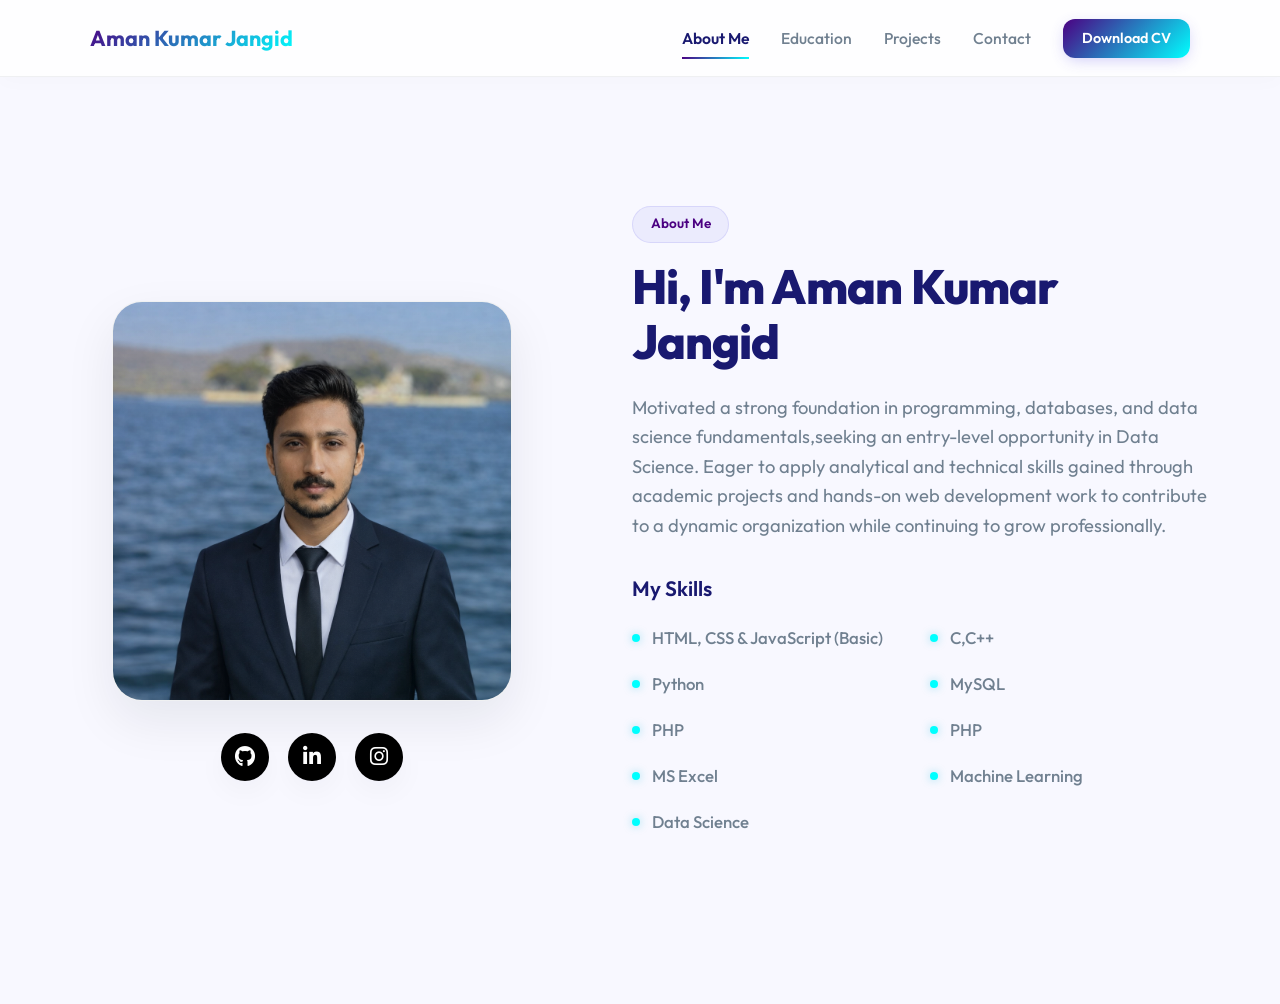
==== commit 9d1c13f2: "Modify skills list in index.html Updated skills section to include C, C++, PHP, and MS Excel." ====
--- a/index.html
+++ b/index.html
@@ -34,7 +34,7 @@
             <a href="education.html" class="nav-link">Education</a>
             <a href="project.html" class="nav-link">Projects</a>
             <a href="contact.html" class="nav-link">Contact</a>
-            <a href="cv_aman.pdf" download="Aman_Kumar_Jangid_CV.pdf" class="btn-cv">Download CV</a>
+            <a href="Aman_resume.pdf" download="Aman_Kumar_Jangid_CV.pdf" class="btn-cv">Download CV</a>
         </nav>
     </header>
 
@@ -63,8 +63,12 @@
                         <h3>My Skills</h3>      
                         <ul class="skills-list">
                             <li><span class="skill-dot"></span> HTML, CSS & JavaScript (Basic)</li>
+                            <li><span class="skill-dot"></span> C,C++</li>
                             <li><span class="skill-dot"></span> Python</li>
                             <li><span class="skill-dot"></span> MySQL</li>
+                            <li><span class="skill-dot"></span> PHP</li>
+                            <li><span class="skill-dot"></span> PHP</li>
+                            <li><span class="skill-dot"></span> MS Excel</li>
                             <li><span class="skill-dot"></span> Machine Learning</li>
                             <li><span class="skill-dot"></span> Data Science</li>
                         </ul>
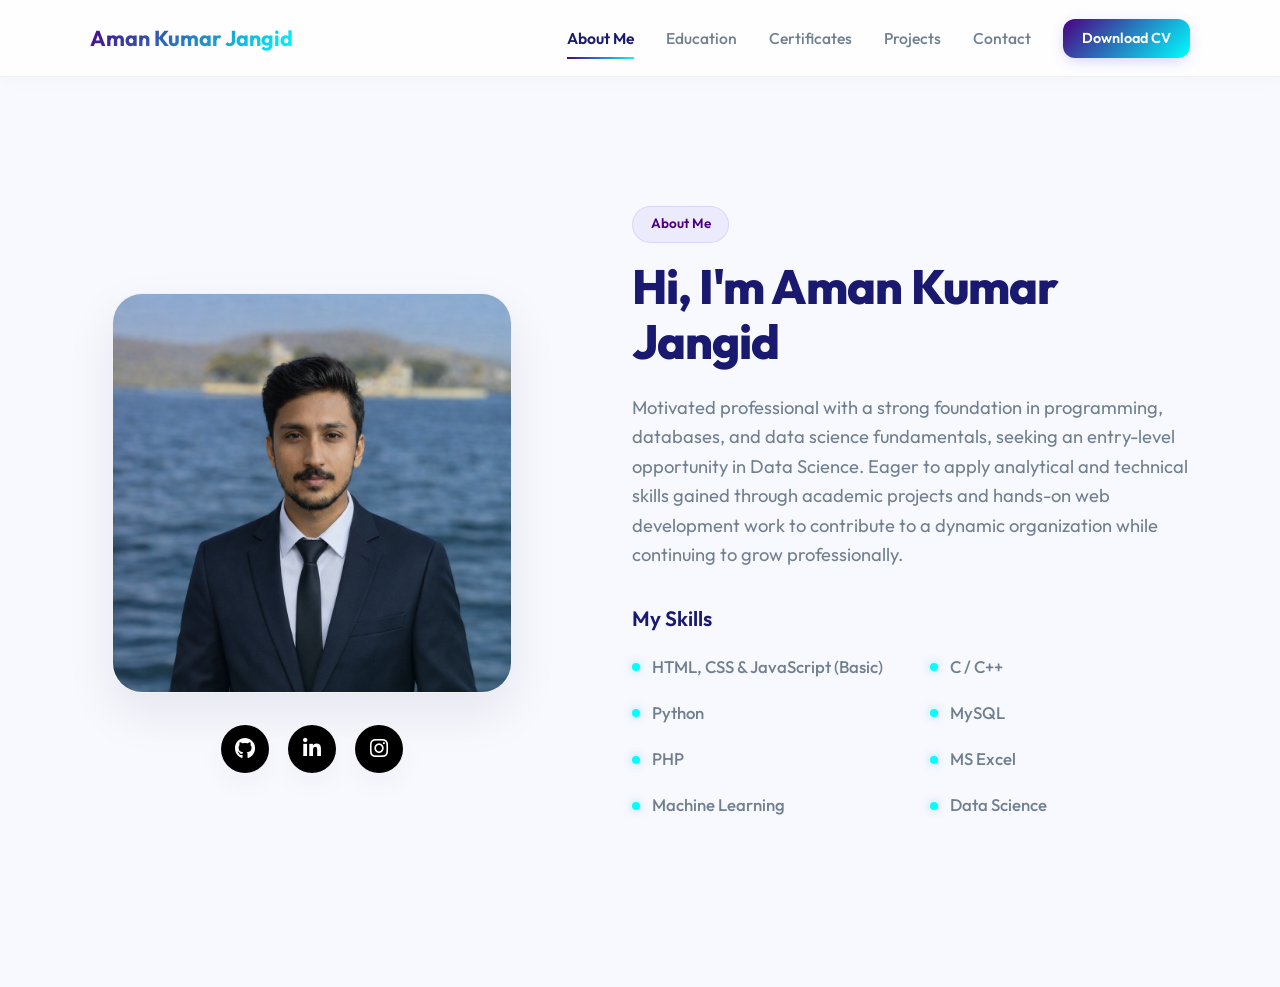
==== commit 89d8d1a8: "certificate add update" ====
--- a/index.html
+++ b/index.html
@@ -4,7 +4,7 @@
     <meta charset="UTF-8">
     <meta name="viewport" content="width=device-width, initial-scale=1.0">
     <title>Aman Kumar Jangid</title>
-    <link rel="icon" type="image/png" href="aman.jpeg">
+    <link rel="icon" type="image/png" href="image_resume/aman.jpeg">
     <!-- Google Fonts -->
     <link rel="preconnect" href="https://fonts.googleapis.com">
     <link rel="preconnect" href="https://fonts.gstatic.com" crossorigin>
@@ -17,7 +17,7 @@
     <!-- Background Video -->
     <div class="video-bg-container">
         <video autoplay loop muted playsinline class="video-bg">
-            <source src="3d.mp4" type="video/mp4">
+            <source src="image_resume/3d.mp4" type="video/mp4">
         </video>
         <div class="video-bg-overlay"></div>
     </div>
@@ -30,11 +30,12 @@
         </button>
         <div class="nav-backdrop" id="navBackdrop"></div>
         <nav class="nav" id="navMenu">
-            <a href="index.html" class="nav-link">About Me</a>
+            <a href="index.html" class="nav-link active">About Me</a>
             <a href="education.html" class="nav-link">Education</a>
+            <a href="certificate.html" class="nav-link">Certificates</a>
             <a href="project.html" class="nav-link">Projects</a>
             <a href="contact.html" class="nav-link">Contact</a>
-            <a href="Aman_resume.pdf" download="Aman_Kumar_Jangid_CV.pdf" class="btn-cv">Download CV</a>
+            <a href="image_resume/Aman_resume.pdf" download="Aman_Kumar_Jangid_CV.pdf" class="btn-cv">Download CV</a>
         </nav>
     </header>
 
@@ -44,7 +45,7 @@
             <div class="about-container">
                 <div class="about-left-column">
                     <div class="about-image-wrapper">
-                        <img src="aman.jpeg" alt="Aman Kumar Jangid" class="about-image">
+                        <img src="image_resume/aman.jpeg" alt="Aman Kumar Jangid" class="about-image" loading="eager">
                     </div>
                     <div class="social-links">
                         <a href="https://github.com/aman977222" class="social-icon" aria-label="GitHub"><i class="fab fa-github"></i></a>
@@ -56,17 +57,16 @@
                     <span class="badge">About Me</span>
                     <h1 class="about-title">Hi, I'm Aman Kumar Jangid</h1>
                     <p class="about-description">
-                        Motivated a strong foundation in programming, databases, and data science fundamentals,seeking an entry-level opportunity in Data Science. Eager to apply analytical and technical skills gained through academic projects and hands-on web development work to contribute to a dynamic organization while continuing to grow professionally.
+                        Motivated professional with a strong foundation in programming, databases, and data science fundamentals, seeking an entry-level opportunity in Data Science. Eager to apply analytical and technical skills gained through academic projects and hands-on web development work to contribute to a dynamic organization while continuing to grow professionally.
                     </p>
 
                     <div class="skills-wrapper">
                         <h3>My Skills</h3>      
                         <ul class="skills-list">
                             <li><span class="skill-dot"></span> HTML, CSS & JavaScript (Basic)</li>
-                            <li><span class="skill-dot"></span> C,C++</li>
+                            <li><span class="skill-dot"></span> C / C++</li>
                             <li><span class="skill-dot"></span> Python</li>
                             <li><span class="skill-dot"></span> MySQL</li>
-                            <li><span class="skill-dot"></span> PHP</li>
                             <li><span class="skill-dot"></span> PHP</li>
                             <li><span class="skill-dot"></span> MS Excel</li>
                             <li><span class="skill-dot"></span> Machine Learning</li>
--- a/style.css
+++ b/style.css
@@ -1111,5 +1111,311 @@
         padding: 0.8rem 1.5rem;
         font-size: 0.95rem;
     }
-}
-
+
+    .certificates-grid {
+        grid-template-columns: 1fr;
+        gap: 1.5rem;
+    }
+}
+
+/* ==========================================
+   Certificates Section, Cards & Lightbox Styles
+   ========================================== */
+.certificates-section {
+    padding: 2rem 0 4rem 0;
+}
+
+.certificates-grid {
+    display: grid;
+    grid-template-columns: repeat(auto-fit, minmax(330px, 1fr));
+    gap: 2.2rem;
+    width: 100%;
+}
+
+.certificate-card {
+    background: var(--bg-secondary);
+    border-radius: 20px;
+    border: 1px solid rgba(15, 23, 42, 0.06);
+    box-shadow: var(--card-shadow);
+    transition: var(--transition-smooth);
+    overflow: hidden;
+    display: flex;
+    flex-direction: column;
+    position: relative;
+}
+
+.certificate-card:hover {
+    transform: translateY(-8px);
+    box-shadow: 0 25px 45px -10px rgba(79, 70, 229, 0.18);
+    border-color: rgba(79, 70, 229, 0.25);
+}
+
+.certificate-thumb-wrapper {
+    position: relative;
+    width: 100%;
+    aspect-ratio: 16 / 11;
+    background: #f8fafc;
+    overflow: hidden;
+    cursor: pointer;
+    border-bottom: 1px solid rgba(15, 23, 42, 0.05);
+    display: flex;
+    align-items: center;
+    justify-content: center;
+}
+
+.certificate-thumb {
+    width: 100%;
+    height: 100%;
+    object-fit: contain;
+    background: #ffffff;
+    padding: 0.4rem;
+    transition: transform 0.4s cubic-bezier(0.4, 0, 0.2, 1);
+    display: block;
+}
+
+.certificate-card:hover .certificate-thumb {
+    transform: scale(1.05);
+}
+
+.certificate-overlay {
+    position: absolute;
+    inset: 0;
+    background: rgba(15, 23, 42, 0.6);
+    backdrop-filter: blur(4px);
+    -webkit-backdrop-filter: blur(4px);
+    display: flex;
+    flex-direction: column;
+    align-items: center;
+    justify-content: center;
+    gap: 0.6rem;
+    opacity: 0;
+    transition: opacity 0.3s ease;
+    color: #ffffff;
+}
+
+.certificate-card:hover .certificate-overlay {
+    opacity: 1;
+}
+
+.certificate-overlay span {
+    font-weight: 600;
+    font-size: 0.95rem;
+    letter-spacing: 0.3px;
+    display: flex;
+    align-items: center;
+    gap: 0.5rem;
+    background: rgba(255, 255, 255, 0.25);
+    padding: 0.45rem 1.1rem;
+    border-radius: 30px;
+    border: 1px solid rgba(255, 255, 255, 0.4);
+    box-shadow: 0 4px 15px rgba(0, 0, 0, 0.2);
+}
+
+.certificate-content {
+    padding: 1.8rem;
+    display: flex;
+    flex-direction: column;
+    flex-grow: 1;
+    gap: 1rem;
+}
+
+.certificate-meta {
+    display: flex;
+    justify-content: space-between;
+    align-items: center;
+    flex-wrap: wrap;
+    gap: 0.5rem;
+    font-size: 0.85rem;
+}
+
+.certificate-issuer {
+    font-weight: 600;
+    color: var(--accent-indigo);
+    background: rgba(79, 70, 229, 0.08);
+    padding: 0.3rem 0.8rem;
+    border-radius: 30px;
+    border: 1px solid rgba(79, 70, 229, 0.15);
+}
+
+.certificate-date {
+    color: var(--text-secondary);
+    display: flex;
+    align-items: center;
+    gap: 0.35rem;
+    font-weight: 500;
+}
+
+.certificate-title {
+    font-size: 1.2rem;
+    font-weight: 700;
+    color: var(--text-primary);
+    line-height: 1.4;
+}
+
+.certificate-speaker {
+    font-size: 0.92rem;
+    color: var(--text-secondary);
+    display: flex;
+    align-items: flex-start;
+    gap: 0.6rem;
+    line-height: 1.5;
+}
+
+.certificate-speaker i {
+    color: var(--accent-indigo);
+    margin-top: 4px;
+    flex-shrink: 0;
+}
+
+.certificate-actions {
+    display: flex;
+    gap: 0.8rem;
+    margin-top: auto;
+    padding-top: 0.8rem;
+}
+
+.btn-cert-view, .btn-cert-download {
+    flex: 1;
+    display: inline-flex;
+    align-items: center;
+    justify-content: center;
+    gap: 0.5rem;
+    padding: 0.7rem 1rem;
+    border-radius: 12px;
+    font-size: 0.9rem;
+    font-weight: 600;
+    text-decoration: none;
+    transition: var(--transition-smooth);
+    cursor: pointer;
+    white-space: nowrap;
+}
+
+.btn-cert-view {
+    background: rgba(79, 70, 229, 0.08);
+    color: var(--accent-indigo);
+    border: 1px solid rgba(79, 70, 229, 0.2);
+}
+
+.btn-cert-view:hover {
+    background: var(--accent-indigo);
+    color: #ffffff;
+    transform: translateY(-2px);
+    box-shadow: 0 4px 12px rgba(79, 70, 229, 0.25);
+}
+
+.btn-cert-download {
+    background: var(--gradient-accent);
+    color: #ffffff !important;
+    border: none;
+    box-shadow: 0 4px 15px -2px rgba(79, 70, 229, 0.3);
+}
+
+.btn-cert-download:hover {
+    transform: translateY(-2px);
+    box-shadow: 0 8px 20px -2px rgba(79, 70, 229, 0.45);
+}
+
+/* Modal Lightbox for Certificate Zoom View */
+.cert-modal {
+    position: fixed;
+    inset: 0;
+    background: rgba(15, 23, 42, 0.82);
+    backdrop-filter: blur(12px);
+    -webkit-backdrop-filter: blur(12px);
+    z-index: 2000;
+    display: flex;
+    align-items: center;
+    justify-content: center;
+    padding: 1.5rem;
+    opacity: 0;
+    visibility: hidden;
+    transition: all 0.3s cubic-bezier(0.4, 0, 0.2, 1);
+}
+
+.cert-modal.active {
+    opacity: 1;
+    visibility: visible;
+}
+
+.cert-modal-dialog {
+    position: relative;
+    max-width: 900px;
+    width: 100%;
+    background: #ffffff;
+    border-radius: 24px;
+    overflow: hidden;
+    box-shadow: 0 30px 70px rgba(0, 0, 0, 0.4);
+    transform: scale(0.92);
+    transition: transform 0.3s cubic-bezier(0.4, 0, 0.2, 1);
+    display: flex;
+    flex-direction: column;
+}
+
+.cert-modal.active .cert-modal-dialog {
+    transform: scale(1);
+}
+
+.cert-modal-header {
+    padding: 1.2rem 1.8rem;
+    display: flex;
+    align-items: center;
+    justify-content: space-between;
+    border-bottom: 1px solid rgba(15, 23, 42, 0.08);
+    background: #fafafa;
+}
+
+.cert-modal-title {
+    font-size: 1.15rem;
+    font-weight: 700;
+    color: var(--text-primary);
+}
+
+.cert-modal-close {
+    background: transparent;
+    border: none;
+    font-size: 1.3rem;
+    cursor: pointer;
+    color: var(--text-secondary);
+    width: 38px;
+    height: 38px;
+    display: flex;
+    align-items: center;
+    justify-content: center;
+    border-radius: 50%;
+    transition: var(--transition-smooth);
+}
+
+.cert-modal-close:hover {
+    background: rgba(0, 0, 0, 0.08);
+    color: #000;
+}
+
+.cert-modal-body {
+    padding: 1.5rem;
+    display: flex;
+    align-items: center;
+    justify-content: center;
+    background: #f1f5f9;
+    max-height: 68vh;
+    overflow: auto;
+}
+
+.cert-modal-body img {
+    max-width: 100%;
+    max-height: 62vh;
+    object-fit: contain;
+    border-radius: 12px;
+    box-shadow: 0 10px 30px rgba(0, 0, 0, 0.15);
+    background: #ffffff;
+}
+
+.cert-modal-footer {
+    padding: 1.2rem 1.8rem;
+    display: flex;
+    justify-content: flex-end;
+    gap: 1rem;
+    border-top: 1px solid rgba(15, 23, 42, 0.08);
+    background: #ffffff;
+}
+
+
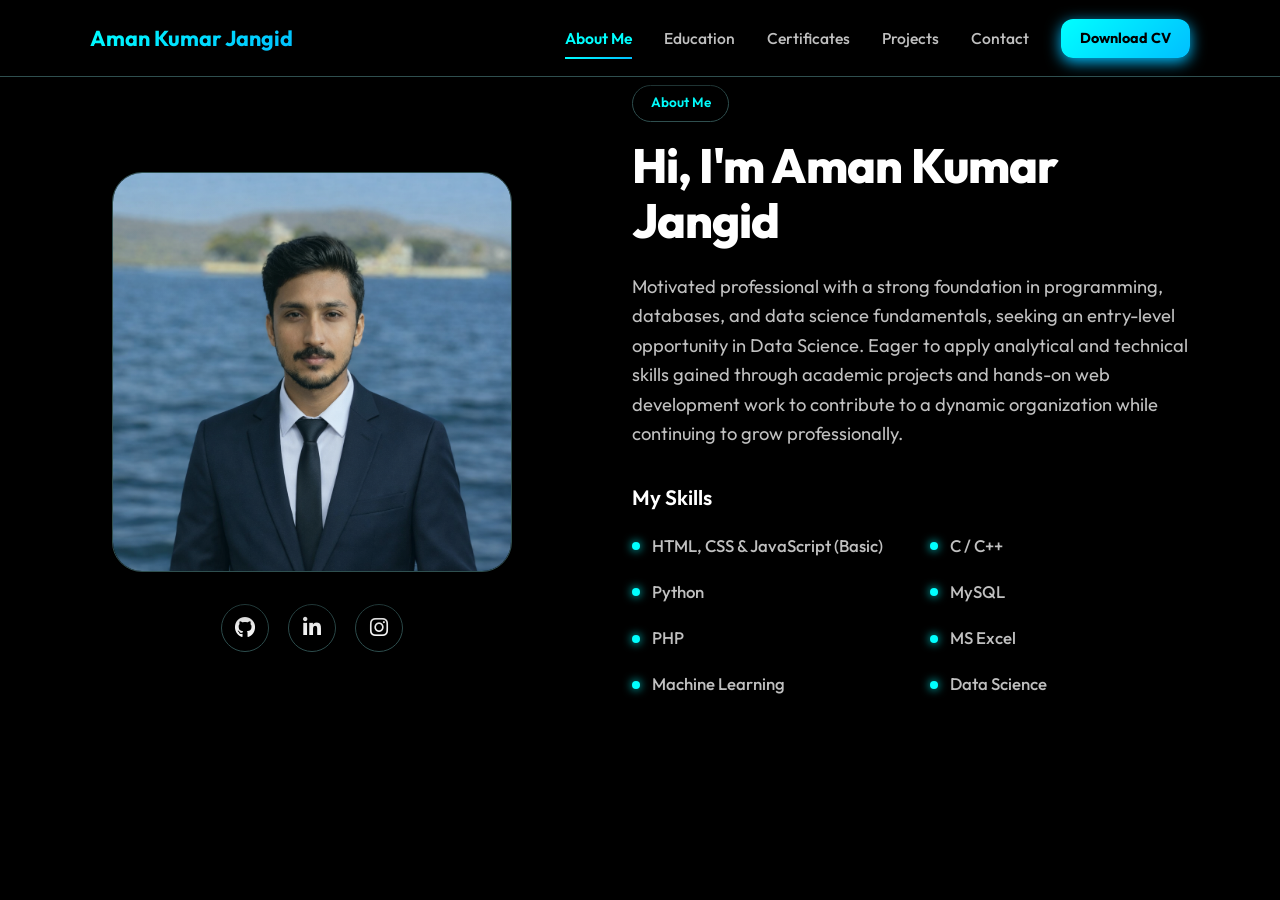
==== commit 7499aa08: "new style" ====
--- a/index.html
+++ b/index.html
@@ -17,7 +17,7 @@
     <!-- Background Video -->
     <div class="video-bg-container">
         <video autoplay loop muted playsinline class="video-bg">
-            <source src="image_resume/3d.mp4" type="video/mp4">
+            <source src="image_resume/4d.mp4" type="video/mp4">
         </video>
         <div class="video-bg-overlay"></div>
     </div>
--- a/style.css
+++ b/style.css
@@ -1,17 +1,17 @@
 /* Core Design Tokens and Reset */
 :root {
-    --bg-primary: ghostwhite;
-    --bg-secondary: white;
-    --text-primary: midnightblue;
-    --text-secondary: slategray;
-    --accent-indigo: indigo;
-    --primary-color: var(--accent-indigo);
+    --bg-primary: black;
+    --bg-secondary: black;
+    --text-primary: white;
+    --text-secondary: silver;
+    --accent-indigo: deepskyblue;
+    --primary-color: deepskyblue;
     --accent-cyan: cyan;
-    --gradient-accent: linear-gradient(135deg, var(--accent-indigo), var(--accent-cyan));
-    --glass-bg: rgba(255, 255, 255, 0.8);
-    --glass-border: rgba(15, 23, 42, 0.06);
-    --card-shadow: 0 10px 30px rgba(15, 23, 42, 0.04);
-    --card-shadow-hover: 0 20px 40px rgba(15, 23, 42, 0.08);
+    --gradient-accent: linear-gradient(135deg, cyan, deepskyblue);
+    --glass-bg: black;
+    --glass-border: darkslategray;
+    --card-shadow: 0 10px 30px black;
+    --card-shadow-hover: 0 20px 40px black;
     --font-sans: 'Outfit', sans-serif;
     --transition-smooth: all 0.3s cubic-bezier(0.4, 0, 0.2, 1);
 }
@@ -44,13 +44,11 @@
     justify-content: space-between;
     align-items: center;
     padding: 1.1rem 7%;
-    background: var(--glass-bg);
-    backdrop-filter: blur(12px);
-    -webkit-backdrop-filter: blur(12px);
+    background: black;
     border-bottom: 1px solid var(--glass-border);
     z-index: 1000;
     transition: var(--transition-smooth);
-    box-shadow: 0 4px 20px rgba(0, 0, 0, 0.02);
+    box-shadow: 0 4px 20px black;
 }
 
 .logo {
@@ -100,11 +98,11 @@
 }
 
 .nav-link:hover {
-    color: var(--text-primary);
+    color: cyan;
 }
 
 .nav-link.active {
-    color: var(--text-primary);
+    color: cyan;
     font-weight: 600;
 }
 
@@ -123,20 +121,20 @@
     padding: 0.5rem 1.2rem;
     border-radius: 12px;
     font-size: 0.9rem;
-    font-weight: 600;
+    font-weight: 700;
     text-decoration: none;
     cursor: pointer;
     background: var(--gradient-accent);
-    color: white !important; /* Pure White */
+    color: black !important;
     border: none;
-    box-shadow: 0 4px 15px -3px rgba(79, 70, 229, 0.3); /* Indigo Shadow */
+    box-shadow: 0 4px 15px deepskyblue;
     transition: var(--transition-smooth);
     white-space: nowrap;
 }
 
 .btn-cv:hover {
     transform: translateY(-2px);
-    box-shadow: 0 8px 20px -3px rgba(79, 70, 229, 0.5);
+    box-shadow: 0 8px 20px cyan;
 }
 
 /* Mobile Nav Toggle Button */
@@ -199,7 +197,7 @@
 
 /* Main Container and Spacing between Sections */
 .container {
-    padding-top: 110px;
+    padding-top: 85px;
     max-width: 1200px;
     margin: 0 auto;
     padding-left: 2rem;
@@ -207,7 +205,8 @@
 }
 
 section {
-    padding: 6rem 0;
+    padding-top: 50px;
+    padding-bottom: 4rem;
     margin-bottom: 4rem; /* Spacing between sections */
     border-bottom: 1px solid rgba(0, 0, 0, 0.03);
 }
@@ -230,8 +229,9 @@
     margin-top: 0.5rem;
 }
 
-/* About Section */
+/* About Section (Index Page) */
 .about-section {
+    padding-top: 0 !important;
     display: flex;
     align-items: center;
 }
@@ -285,10 +285,10 @@
 }
 
 .social-icon:hover {
-    color: white;
+    color: black;
     background: var(--gradient-accent);
     transform: translateY(-4px);
-    box-shadow: 0 10px 20px rgba(79, 70, 229, 0.2);
+    box-shadow: 0 10px 20px cyan;
     border-color: transparent;
 }
 
@@ -299,7 +299,7 @@
     aspect-ratio: 1;
     background: var(--bg-secondary);
     border: 1px solid var(--glass-border);
-    box-shadow: 0 20px 50px rgba(15, 23, 42, 0.08);
+    box-shadow: 0 20px 50px black;
     max-width: 400px;
     margin: 0 auto;
 }
@@ -309,7 +309,7 @@
     position: absolute;
     inset: 0;
     background: var(--gradient-accent);
-    opacity: 0.03;
+    opacity: 0.05;
     z-index: 1;
     transition: var(--transition-smooth);
 }
@@ -330,12 +330,12 @@
     display: inline-block;
     padding: 0.4rem 1.1rem;
     border-radius: 50px;
-    background: rgba(79, 70, 229, 0.07);
-    color: var(--accent-indigo);
+    background: black;
+    color: cyan;
     font-size: 0.85rem;
     font-weight: 600;
     margin-bottom: 1rem;
-    border: 1px solid rgba(79, 70, 229, 0.12);
+    border: 1px solid darkslategray;
 }
 
 .about-title {
@@ -387,7 +387,7 @@
 }
 
 .skills-list li:hover {
-    color: var(--text-primary);
+    color: cyan;
 }
 
 .skill-dot {
@@ -395,7 +395,7 @@
     height: 8px;
     border-radius: 50%;
     background: var(--accent-cyan);
-    box-shadow: 0 0 10px rgba(6, 182, 212, 0.4);
+    box-shadow: 0 0 10px cyan;
 }
 
 /* Education Section Styling */
@@ -431,7 +431,7 @@
 .education-card:hover {
     transform: translateY(-2px);
     box-shadow: var(--card-shadow-hover);
-    border-color: rgba(79, 70, 229, 0.1);
+    border-color: cyan;
 }
 
 .education-card::before {
@@ -460,11 +460,11 @@
 .education-duration {
     font-size: 0.85rem;
     font-weight: 600;
-    color: var(--accent-indigo);
-    background: rgba(79, 70, 229, 0.06);
+    color: cyan;
+    background: black;
     padding: 0.3rem 0.75rem;
     border-radius: 20px;
-    border: 1px solid rgba(79, 70, 229, 0.1);
+    border: 1px solid darkslategray;
     white-space: nowrap;
 }
 
@@ -484,7 +484,7 @@
     padding: 0.9rem 2.2rem;
     border-radius: 14px;
     font-size: 1rem;
-    font-weight: 600;
+    font-weight: 700;
     text-decoration: none;
     cursor: pointer;
     transition: var(--transition-smooth);
@@ -492,14 +492,14 @@
 
 .btn-primary {
     background: var(--gradient-accent);
-    color: white; /* Pure White */
+    color: black;
     border: none;
-    box-shadow: 0 10px 25px -5px rgba(79, 70, 229, 0.3); /* Indigo Shadow */
+    box-shadow: 0 4px 15px black;
 }
 
 .btn-primary:hover {
     transform: translateY(-2px);
-    box-shadow: 0 15px 30px -5px rgba(79, 70, 229, 0.45);
+    box-shadow: 0 8px 20px black;
 }
 
 .btn-primary:active {
@@ -522,7 +522,7 @@
 .project-card {
     background-color: var(--bg-secondary);
     border-radius: 20px;
-    border: 1px solid rgba(15, 23, 42, 0.05);
+    border: 1px solid var(--glass-border);
     box-shadow: var(--card-shadow);
     transition: var(--transition-smooth);
     overflow: hidden;
@@ -533,15 +533,15 @@
 .project-card:hover {
     transform: translateY(-6px);
     box-shadow: var(--card-shadow-hover);
-    border-color: rgba(79, 70, 229, 0.1);
+    border-color: cyan;
 }
 
 .project-image {
     width: 100%;
     aspect-ratio: 16 / 10;
     overflow: hidden;
-    background-color: aliceblue;
-    border-bottom: 1px solid rgba(15, 23, 42, 0.05);
+    background-color: black;
+    border-bottom: 1px solid var(--glass-border);
 }
 
 .project-image img {
@@ -586,11 +586,11 @@
 .tech-tag {
     font-size: 0.8rem;
     font-weight: 600;
-    color: var(--accent-indigo);
-    background: rgba(79, 70, 229, 0.06);
+    color: cyan;
+    background: black;
     padding: 0.35rem 0.85rem;
     border-radius: 8px;
-    border: 1px solid rgba(79, 70, 229, 0.08);
+    border: 1px solid darkslategray;
 }
 
 .project-link {
@@ -598,7 +598,7 @@
     display: inline-flex;
     align-items: center;
     gap: 0.5rem;
-    color: var(--accent-indigo);
+    color: cyan;
     text-decoration: none;
     font-weight: 600;
     font-size: 0.95rem;
@@ -607,7 +607,7 @@
 }
 
 .project-link:hover {
-    color: var(--accent-cyan);
+    color: white;
 }
 
 .link-icon {
@@ -634,7 +634,7 @@
     border-radius: 24px;
     padding: 3rem;
     box-shadow: var(--card-shadow);
-    border: 1px solid rgba(15, 23, 42, 0.04);
+    border: 1px solid var(--glass-border);
 }
 
 @media (max-width: 576px) {
@@ -646,47 +646,89 @@
 .contact-form {
     display: flex;
     flex-direction: column;
-    gap: 1.5rem;
-}
-
-.form-group {
-    display: flex;
-    flex-direction: column;
-    gap: 0.5rem;
+    gap: 1.8rem;
+}
+
+.floating-group {
+    position: relative;
+    display: block;
+    margin-top: 0.6rem;
+}
+
+.form-input {
+    width: 100%;
+    height: 54px;
+    padding: 0 1.2rem;
+    border-radius: 12px;
+    border: 1.5px solid cyan;
+    background-color: black;
+    color: white;
+    font-size: 1rem;
+    font-family: var(--font-sans);
+    outline: none;
+    transition: var(--transition-smooth);
+}
+
+.form-textarea {
+    width: 100%;
+    min-height: 120px;
+    padding: 1rem 1.2rem;
+    border-radius: 12px;
+    border: 1.5px solid cyan;
+    background-color: black;
+    color: white;
+    font-size: 1rem;
+    font-family: var(--font-sans);
+    outline: none;
+    transition: var(--transition-smooth);
+    resize: vertical;
 }
 
 .form-label {
+    position: absolute;
+    top: 0;
+    left: 1rem;
+    transform: translateY(-50%);
+    font-size: 0.85rem;
+    font-weight: 700;
+    color: cyan;
+    background-color: black;
+    padding: 0 0.5rem;
+    border-radius: 4px;
+    pointer-events: none;
+    z-index: 2;
+    transition: var(--transition-smooth);
+}
+
+.form-input::placeholder, .form-textarea::placeholder {
+    color: dimgray;
     font-size: 0.95rem;
-    font-weight: 600;
-    color: var(--text-primary);
-    margin-left: 0.2rem;
-}
-
-.form-input, .form-textarea {
-    font-family: var(--font-sans);
-    font-size: 1rem;
-    padding: 0.9rem 1.1rem;
-    border-radius: 12px;
-    border: 1px solid lightgray;
-    background-color: white;
-    color: var(--text-primary);
-    transition: var(--transition-smooth);
-    outline: none;
-}
-
-.form-input::placeholder, .form-textarea::placeholder {
-    color: lightslategray;
 }
 
 .form-input:focus, .form-textarea:focus {
-    border-color: var(--accent-indigo);
-    box-shadow: 0 0 0 4px rgba(79, 70, 229, 0.12);
+    border-color: deepskyblue;
+    box-shadow: 0 0 12px darkslategray;
+}
+
+.form-input:focus ~ .form-label, .form-textarea:focus ~ .form-label {
+    color: deepskyblue;
 }
 
 .btn-submit {
     align-self: flex-start;
     width: 100%;
     margin-top: 1rem;
+    background: mediumseagreen !important;
+    border: none !important;
+    color: white !important;
+    box-shadow: 0 4px 20px mediumseagreen !important;
+    transition: var(--transition-smooth);
+}
+
+.btn-submit:hover {
+    background: forestgreen !important;
+    transform: translateY(-2px);
+    box-shadow: 0 8px 30px springgreen !important;
 }
 
 @media (min-width: 576px) {
@@ -698,8 +740,6 @@
 /* ==========================================
    Web3Forms Custom Premium Notifications & Loader
    ========================================== */
-
-
 
 /* Form Status Messages */
 .form-status {
@@ -730,15 +770,15 @@
 }
 
 .form-status.success {
-    background: rgba(16, 185, 129, 0.06);
-    border-color: rgba(16, 185, 129, 0.2);
-    color: darkgreen;
+    background: black;
+    border-color: mediumseagreen;
+    color: mediumseagreen;
 }
 
 .form-status.error {
-    background: rgba(239, 68, 68, 0.06);
-    border-color: rgba(239, 68, 68, 0.2);
-    color: darkred;
+    background: black;
+    border-color: crimson;
+    color: crimson;
 }
 
 .status-icon {
@@ -750,7 +790,7 @@
     height: 22px;
     border-radius: 50%;
     background: currentColor;
-    color: white;
+    color: black;
     font-weight: bold;
 }
 
@@ -773,9 +813,9 @@
 .btn-submit .spinner {
     width: 18px;
     height: 18px;
-    border: 2.5px solid rgba(255, 255, 255, 0.3);
+    border: 2.5px solid darkslategray;
     border-radius: 50%;
-    border-top-color: white;
+    border-top-color: cyan;
     animation: spin 0.8s linear infinite;
     display: inline-block;
 }
@@ -813,7 +853,7 @@
     border-radius: 24px;
     padding: 3rem;
     box-shadow: var(--card-shadow);
-    border: 1px solid rgba(15, 23, 42, 0.04);
+    border: 1px solid var(--glass-border);
     display: flex;
     flex-direction: column;
     gap: 1.5rem;
@@ -848,23 +888,23 @@
 }
 
 .contact-info-column .about-contact-info i {
-    color: var(--primary-color);
+    color: cyan;
     font-size: 1.4rem;
     width: 44px;
     height: 44px;
-    background: rgba(79, 70, 229, 0.06);
+    background: black;
     border-radius: 50%;
     display: inline-flex;
     justify-content: center;
     align-items: center;
     flex-shrink: 0;
     transition: var(--transition-smooth);
-    border: 1px solid rgba(79, 70, 229, 0.1);
+    border: 1px solid darkslategray;
 }
 
 .contact-info-column .about-contact-info p:hover i {
     background: var(--gradient-accent);
-    color: white; /* Pure White */
+    color: black;
     transform: translateY(-2px);
     border-color: transparent;
 }
@@ -936,10 +976,8 @@
         right: -100%;
         width: min(78vw, 300px);
         height: 100vh;
-        background: rgba(255, 255, 255, 0.98);
-        backdrop-filter: blur(24px);
-        -webkit-backdrop-filter: blur(24px);
-        box-shadow: -10px 0 35px rgba(15, 23, 42, 0.12);
+        background: black;
+        box-shadow: -10px 0 35px black;
         display: flex;
         flex-direction: column;
         justify-content: flex-start;
@@ -959,7 +997,7 @@
         font-size: 1.1rem;
         width: 100%;
         padding: 0.6rem 0;
-        border-bottom: 1px solid rgba(15, 23, 42, 0.04);
+        border-bottom: 1px solid darkslategray;
     }
 
     .nav-link::after {
@@ -967,10 +1005,10 @@
     }
 
     .nav-link.active {
-        color: var(--accent-indigo);
+        color: cyan;
         font-weight: 700;
         padding-left: 0.5rem;
-        border-left: 3px solid var(--accent-indigo);
+        border-left: 3px solid cyan;
     }
 
     .btn-cv {
@@ -1135,7 +1173,7 @@
 .certificate-card {
     background: var(--bg-secondary);
     border-radius: 20px;
-    border: 1px solid rgba(15, 23, 42, 0.06);
+    border: 1px solid var(--glass-border);
     box-shadow: var(--card-shadow);
     transition: var(--transition-smooth);
     overflow: hidden;
@@ -1146,18 +1184,18 @@
 
 .certificate-card:hover {
     transform: translateY(-8px);
-    box-shadow: 0 25px 45px -10px rgba(79, 70, 229, 0.18);
-    border-color: rgba(79, 70, 229, 0.25);
+    box-shadow: 0 25px 45px black;
+    border-color: cyan;
 }
 
 .certificate-thumb-wrapper {
     position: relative;
     width: 100%;
     aspect-ratio: 16 / 11;
-    background: #f8fafc;
+    background: black;
     overflow: hidden;
     cursor: pointer;
-    border-bottom: 1px solid rgba(15, 23, 42, 0.05);
+    border-bottom: 1px solid var(--glass-border);
     display: flex;
     align-items: center;
     justify-content: center;
@@ -1167,7 +1205,7 @@
     width: 100%;
     height: 100%;
     object-fit: contain;
-    background: #ffffff;
+    background: black;
     padding: 0.4rem;
     transition: transform 0.4s cubic-bezier(0.4, 0, 0.2, 1);
     display: block;
@@ -1180,21 +1218,19 @@
 .certificate-overlay {
     position: absolute;
     inset: 0;
-    background: rgba(15, 23, 42, 0.6);
-    backdrop-filter: blur(4px);
-    -webkit-backdrop-filter: blur(4px);
+    background: black;
+    opacity: 0;
     display: flex;
     flex-direction: column;
     align-items: center;
     justify-content: center;
     gap: 0.6rem;
-    opacity: 0;
     transition: opacity 0.3s ease;
-    color: #ffffff;
+    color: white;
 }
 
 .certificate-card:hover .certificate-overlay {
-    opacity: 1;
+    opacity: 0.85;
 }
 
 .certificate-overlay span {
@@ -1204,11 +1240,12 @@
     display: flex;
     align-items: center;
     gap: 0.5rem;
-    background: rgba(255, 255, 255, 0.25);
+    background: black;
     padding: 0.45rem 1.1rem;
     border-radius: 30px;
-    border: 1px solid rgba(255, 255, 255, 0.4);
-    box-shadow: 0 4px 15px rgba(0, 0, 0, 0.2);
+    border: 1px solid cyan;
+    box-shadow: 0 4px 15px black;
+    color: cyan;
 }
 
 .certificate-content {
@@ -1230,11 +1267,11 @@
 
 .certificate-issuer {
     font-weight: 600;
-    color: var(--accent-indigo);
-    background: rgba(79, 70, 229, 0.08);
+    color: cyan;
+    background: black;
     padding: 0.3rem 0.8rem;
     border-radius: 30px;
-    border: 1px solid rgba(79, 70, 229, 0.15);
+    border: 1px solid darkslategray;
 }
 
 .certificate-date {
@@ -1262,7 +1299,7 @@
 }
 
 .certificate-speaker i {
-    color: var(--accent-indigo);
+    color: cyan;
     margin-top: 4px;
     flex-shrink: 0;
 }
@@ -1283,7 +1320,7 @@
     padding: 0.7rem 1rem;
     border-radius: 12px;
     font-size: 0.9rem;
-    font-weight: 600;
+    font-weight: 700;
     text-decoration: none;
     transition: var(--transition-smooth);
     cursor: pointer;
@@ -1291,37 +1328,35 @@
 }
 
 .btn-cert-view {
-    background: rgba(79, 70, 229, 0.08);
-    color: var(--accent-indigo);
-    border: 1px solid rgba(79, 70, 229, 0.2);
+    background: black;
+    color: cyan;
+    border: 1px solid cyan;
 }
 
 .btn-cert-view:hover {
-    background: var(--accent-indigo);
-    color: #ffffff;
+    background: cyan;
+    color: black;
     transform: translateY(-2px);
-    box-shadow: 0 4px 12px rgba(79, 70, 229, 0.25);
+    box-shadow: 0 4px 12px cyan;
 }
 
 .btn-cert-download {
     background: var(--gradient-accent);
-    color: #ffffff !important;
+    color: black !important;
     border: none;
-    box-shadow: 0 4px 15px -2px rgba(79, 70, 229, 0.3);
+    box-shadow: 0 4px 15px cyan;
 }
 
 .btn-cert-download:hover {
     transform: translateY(-2px);
-    box-shadow: 0 8px 20px -2px rgba(79, 70, 229, 0.45);
+    box-shadow: 0 8px 20px deepskyblue;
 }
 
 /* Modal Lightbox for Certificate Zoom View */
 .cert-modal {
     position: fixed;
     inset: 0;
-    background: rgba(15, 23, 42, 0.82);
-    backdrop-filter: blur(12px);
-    -webkit-backdrop-filter: blur(12px);
+    background: black;
     z-index: 2000;
     display: flex;
     align-items: center;
@@ -1341,10 +1376,11 @@
     position: relative;
     max-width: 900px;
     width: 100%;
-    background: #ffffff;
+    background: black;
+    border: 1px solid darkslategray;
     border-radius: 24px;
     overflow: hidden;
-    box-shadow: 0 30px 70px rgba(0, 0, 0, 0.4);
+    box-shadow: 0 30px 70px black;
     transform: scale(0.92);
     transition: transform 0.3s cubic-bezier(0.4, 0, 0.2, 1);
     display: flex;
@@ -1360,8 +1396,8 @@
     display: flex;
     align-items: center;
     justify-content: space-between;
-    border-bottom: 1px solid rgba(15, 23, 42, 0.08);
-    background: #fafafa;
+    border-bottom: 1px solid darkslategray;
+    background: black;
 }
 
 .cert-modal-title {
@@ -1386,8 +1422,8 @@
 }
 
 .cert-modal-close:hover {
-    background: rgba(0, 0, 0, 0.08);
-    color: #000;
+    background: darkslategray;
+    color: white;
 }
 
 .cert-modal-body {
@@ -1395,7 +1431,7 @@
     display: flex;
     align-items: center;
     justify-content: center;
-    background: #f1f5f9;
+    background: black;
     max-height: 68vh;
     overflow: auto;
 }
@@ -1405,8 +1441,8 @@
     max-height: 62vh;
     object-fit: contain;
     border-radius: 12px;
-    box-shadow: 0 10px 30px rgba(0, 0, 0, 0.15);
-    background: #ffffff;
+    box-shadow: 0 10px 30px black;
+    background: black;
 }
 
 .cert-modal-footer {
@@ -1414,8 +1450,8 @@
     display: flex;
     justify-content: flex-end;
     gap: 1rem;
-    border-top: 1px solid rgba(15, 23, 42, 0.08);
-    background: #ffffff;
-}
-
-
+    border-top: 1px solid darkslategray;
+    background: black;
+}
+
+
